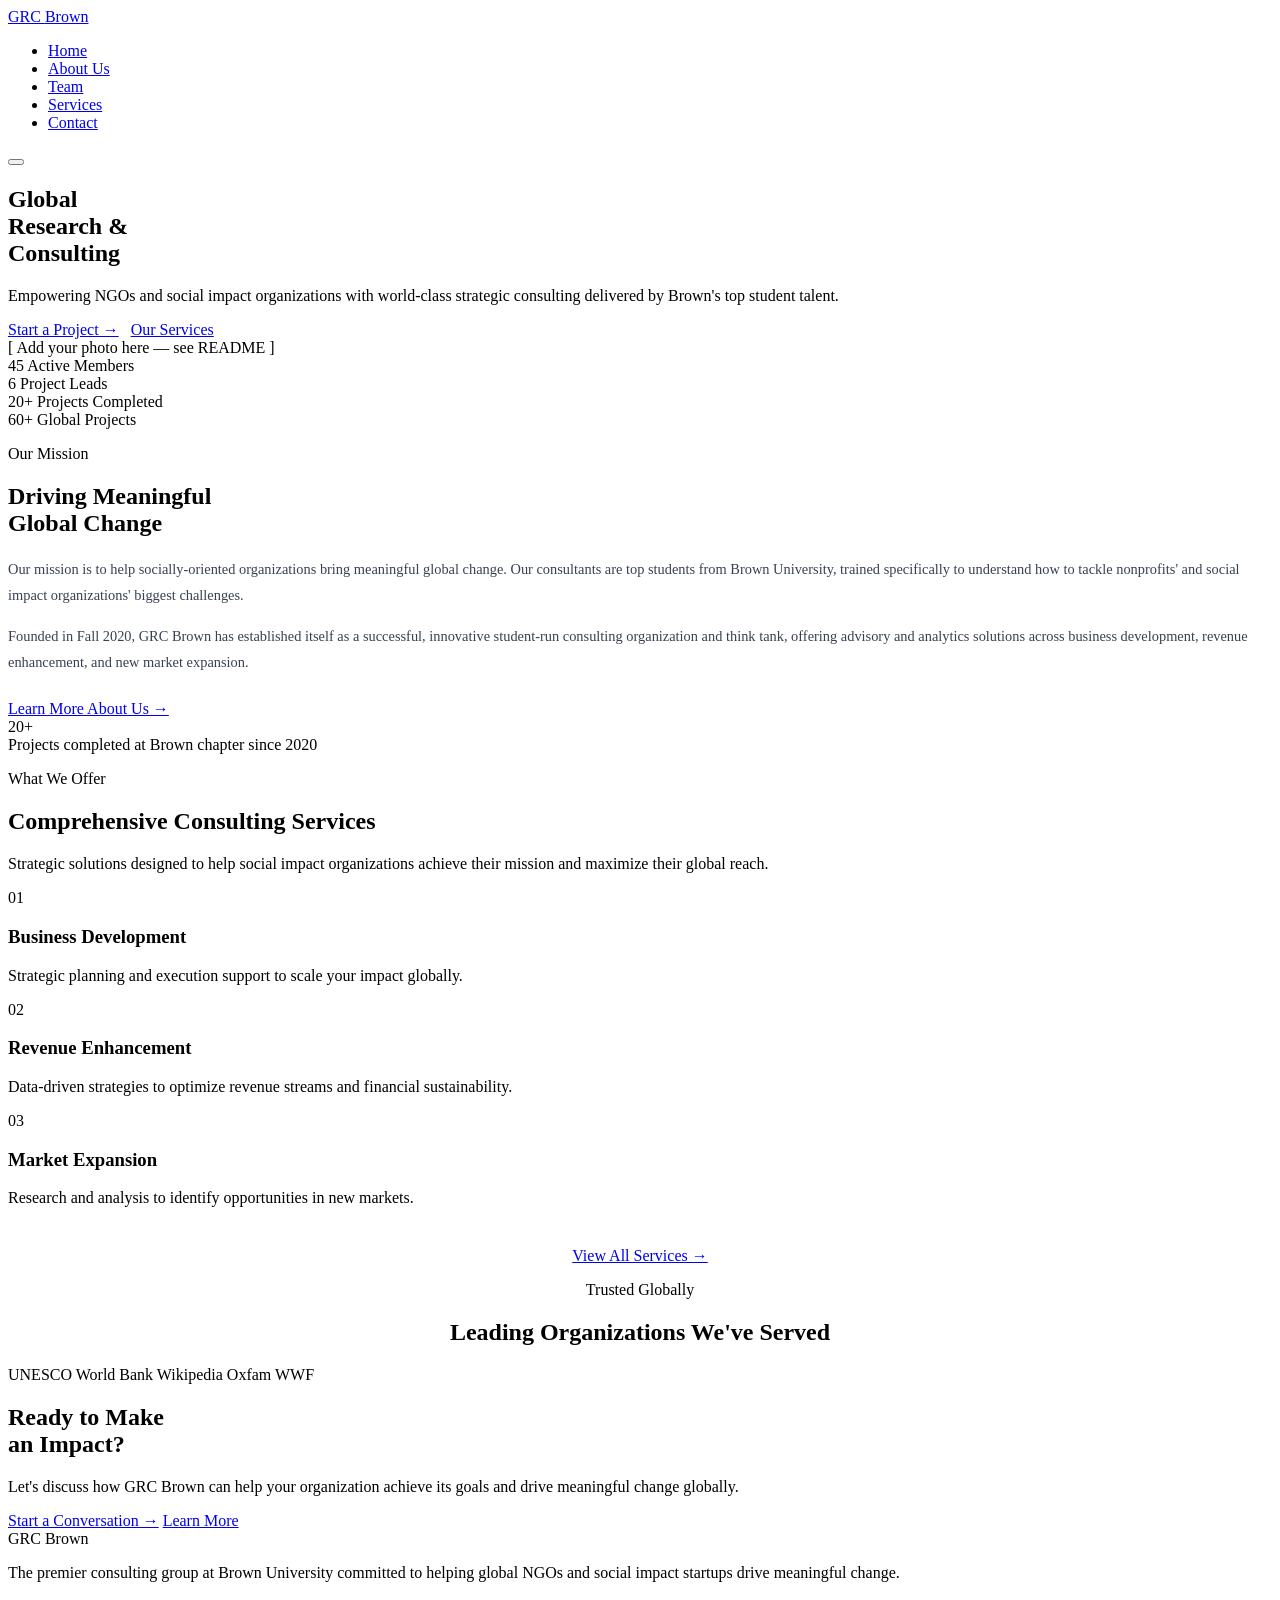
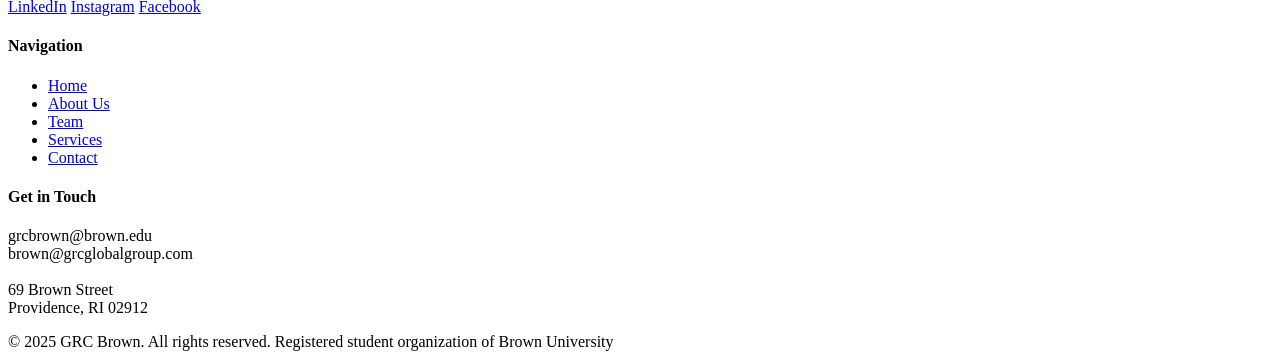
==== index.html @ 304be212 "Add files via upload" ====
<!DOCTYPE html>
<html lang="en">
<head>
  <meta charset="UTF-8" />
  <meta name="viewport" content="width=device-width, initial-scale=1.0" />
  <title>GRC Brown | Global Research & Consulting</title>
  <link rel="stylesheet" href="css/style.css" />
</head>
<body>

  <!-- NAVBAR -->
  <nav>
    <a href="index.html" class="nav-logo">GRC <span>Brown</span></a>
    <ul class="nav-links">
      <li><a href="index.html" class="active">Home</a></li>
      <li><a href="about.html">About Us</a></li>
      <li><a href="team.html">Team</a></li>
      <li><a href="services.html">Services</a></li>
      <li><a href="contact.html">Contact</a></li>
    </ul>
    <button class="nav-hamburger" aria-label="Menu">
      <span></span><span></span><span></span>
    </button>
  </nav>

  <!-- HERO -->
  <section class="hero">
    <div class="hero-content">
      <h1>Global<br>Research &amp;<br><span>Consulting</span></h1>
      <p>Empowering NGOs and social impact organizations with world-class strategic consulting delivered by Brown's top student talent.</p>
      <div style="display:flex;gap:12px;flex-wrap:wrap;">
        <a href="contact.html" class="btn btn-primary">Start a Project →</a>
        <a href="services.html" class="btn btn-outline">Our Services</a>
      </div>
    </div>
    <div class="hero-image">
      <div class="hero-image-placeholder">[ Add your photo here — see README ]</div>
    </div>
  </section>

  <!-- STATS BAR -->
  <div class="stats-bar">
    <div class="stat-item">
      <span class="number">45</span>
      <span class="label">Active Members</span>
    </div>
    <div class="stat-item">
      <span class="number">6</span>
      <span class="label">Project Leads</span>
    </div>
    <div class="stat-item">
      <span class="number">20+</span>
      <span class="label">Projects Completed</span>
    </div>
    <div class="stat-item">
      <span class="number">60+</span>
      <span class="label">Global Projects</span>
    </div>
  </div>

  <!-- MISSION -->
  <section>
    <div class="mission-section">
      <div class="mission-content">
        <p class="section-label">Our Mission</p>
        <h2 class="section-title">Driving Meaningful<br>Global Change</h2>
        <p style="font-size:0.9rem;color:#374151;line-height:1.8;margin-bottom:1rem;">
          Our mission is to help socially-oriented organizations bring meaningful global change. Our consultants are top students from Brown University, trained specifically to understand how to tackle nonprofits' and social impact organizations' biggest challenges.
        </p>
        <p style="font-size:0.9rem;color:#374151;line-height:1.8;margin-bottom:1.5rem;">
          Founded in Fall 2020, GRC Brown has established itself as a successful, innovative student-run consulting organization and think tank, offering advisory and analytics solutions across business development, revenue enhancement, and new market expansion.
        </p>
        <a href="about.html" class="learn-more">Learn More About Us →</a>
      </div>
      <div class="mission-image" style="position:relative;">
        <div class="mission-image-placeholder"></div>
        <div class="mission-badge">
          <div class="big">20+</div>
          <div class="small">Projects completed at Brown chapter since 2020</div>
        </div>
      </div>
    </div>
  </section>

  <!-- SERVICES PREVIEW -->
  <section style="background:var(--bg-light);">
    <div class="section-header centered">
      <p class="section-label">What We Offer</p>
      <h2 class="section-title">Comprehensive Consulting Services</h2>
      <p class="section-subtitle">Strategic solutions designed to help social impact organizations achieve their mission and maximize their global reach.</p>
    </div>
    <div class="services-grid">
      <div class="service-card">
        <div class="icon">01</div>
        <h3>Business Development</h3>
        <p>Strategic planning and execution support to scale your impact globally.</p>
      </div>
      <div class="service-card">
        <div class="icon">02</div>
        <h3>Revenue Enhancement</h3>
        <p>Data-driven strategies to optimize revenue streams and financial sustainability.</p>
      </div>
      <div class="service-card">
        <div class="icon">03</div>
        <h3>Market Expansion</h3>
        <p>Research and analysis to identify opportunities in new markets.</p>
      </div>
    </div>
    <div style="text-align:center;margin-top:2.5rem;">
      <a href="services.html" class="btn btn-outline">View All Services →</a>
    </div>
  </section>

  <!-- CLIENTS -->
  <section class="clients-section">
    <p class="section-label" style="text-align:center;">Trusted Globally</p>
    <h2 class="section-title" style="text-align:center;">Leading Organizations We've Served</h2>
    <div class="clients-list">
      <span class="client-name">UNESCO</span>
      <span class="client-name">World Bank</span>
      <span class="client-name">Wikipedia</span>
      <span class="client-name">Oxfam</span>
      <span class="client-name">WWF</span>
    </div>
  </section>

  <!-- CTA -->
  <section class="cta-section">
    <h2>Ready to Make<br>an Impact?</h2>
    <p>Let's discuss how GRC Brown can help your organization achieve its goals and drive meaningful change globally.</p>
    <div class="cta-buttons">
      <a href="contact.html" class="btn btn-primary">Start a Conversation →</a>
      <a href="about.html" class="btn btn-outline-white">Learn More</a>
    </div>
  </section>

  <!-- FOOTER -->
  <footer>
    <div class="footer-grid">
      <div class="footer-brand">
        <div class="logo">GRC <span>Brown</span></div>
        <p>The premier consulting group at Brown University committed to helping global NGOs and social impact startups drive meaningful change.</p>
        <div class="footer-socials">
          <a href="#">LinkedIn</a>
          <a href="#">Instagram</a>
          <a href="#">Facebook</a>
        </div>
      </div>
      <div class="footer-col">
        <h4>Navigation</h4>
        <ul>
          <li><a href="index.html">Home</a></li>
          <li><a href="about.html">About Us</a></li>
          <li><a href="team.html">Team</a></li>
          <li><a href="services.html">Services</a></li>
          <li><a href="contact.html">Contact</a></li>
        </ul>
      </div>
      <div class="footer-col">
        <h4>Get in Touch</h4>
        <p>
          grcbrown@brown.edu<br>
          brown@grcglobalgroup.com<br><br>
          69 Brown Street<br>
          Providence, RI 02912
        </p>
      </div>
    </div>
    <div class="footer-bottom">
      <span>© 2025 GRC Brown. All rights reserved.</span>
      <span>Registered student organization of Brown University</span>
    </div>
  </footer>

  <script src="js/main.js"></script>
</body>
</html>
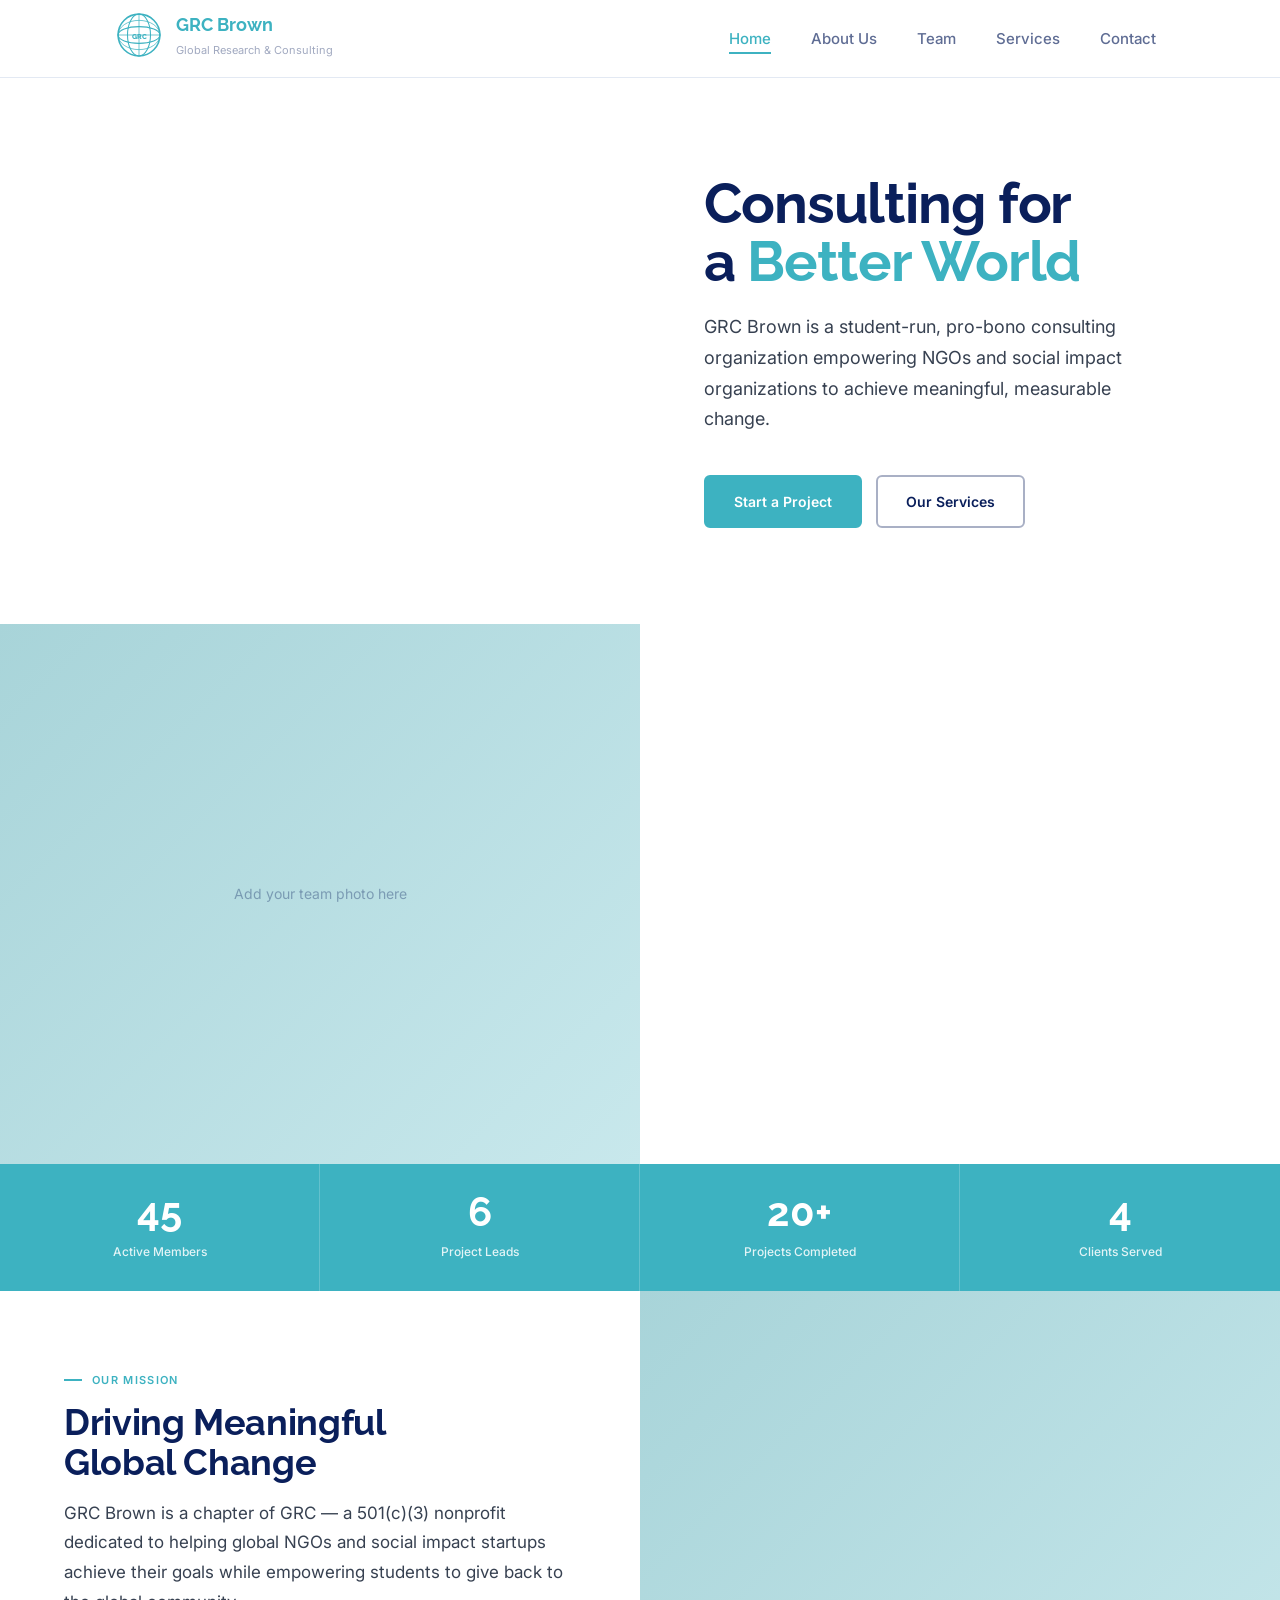
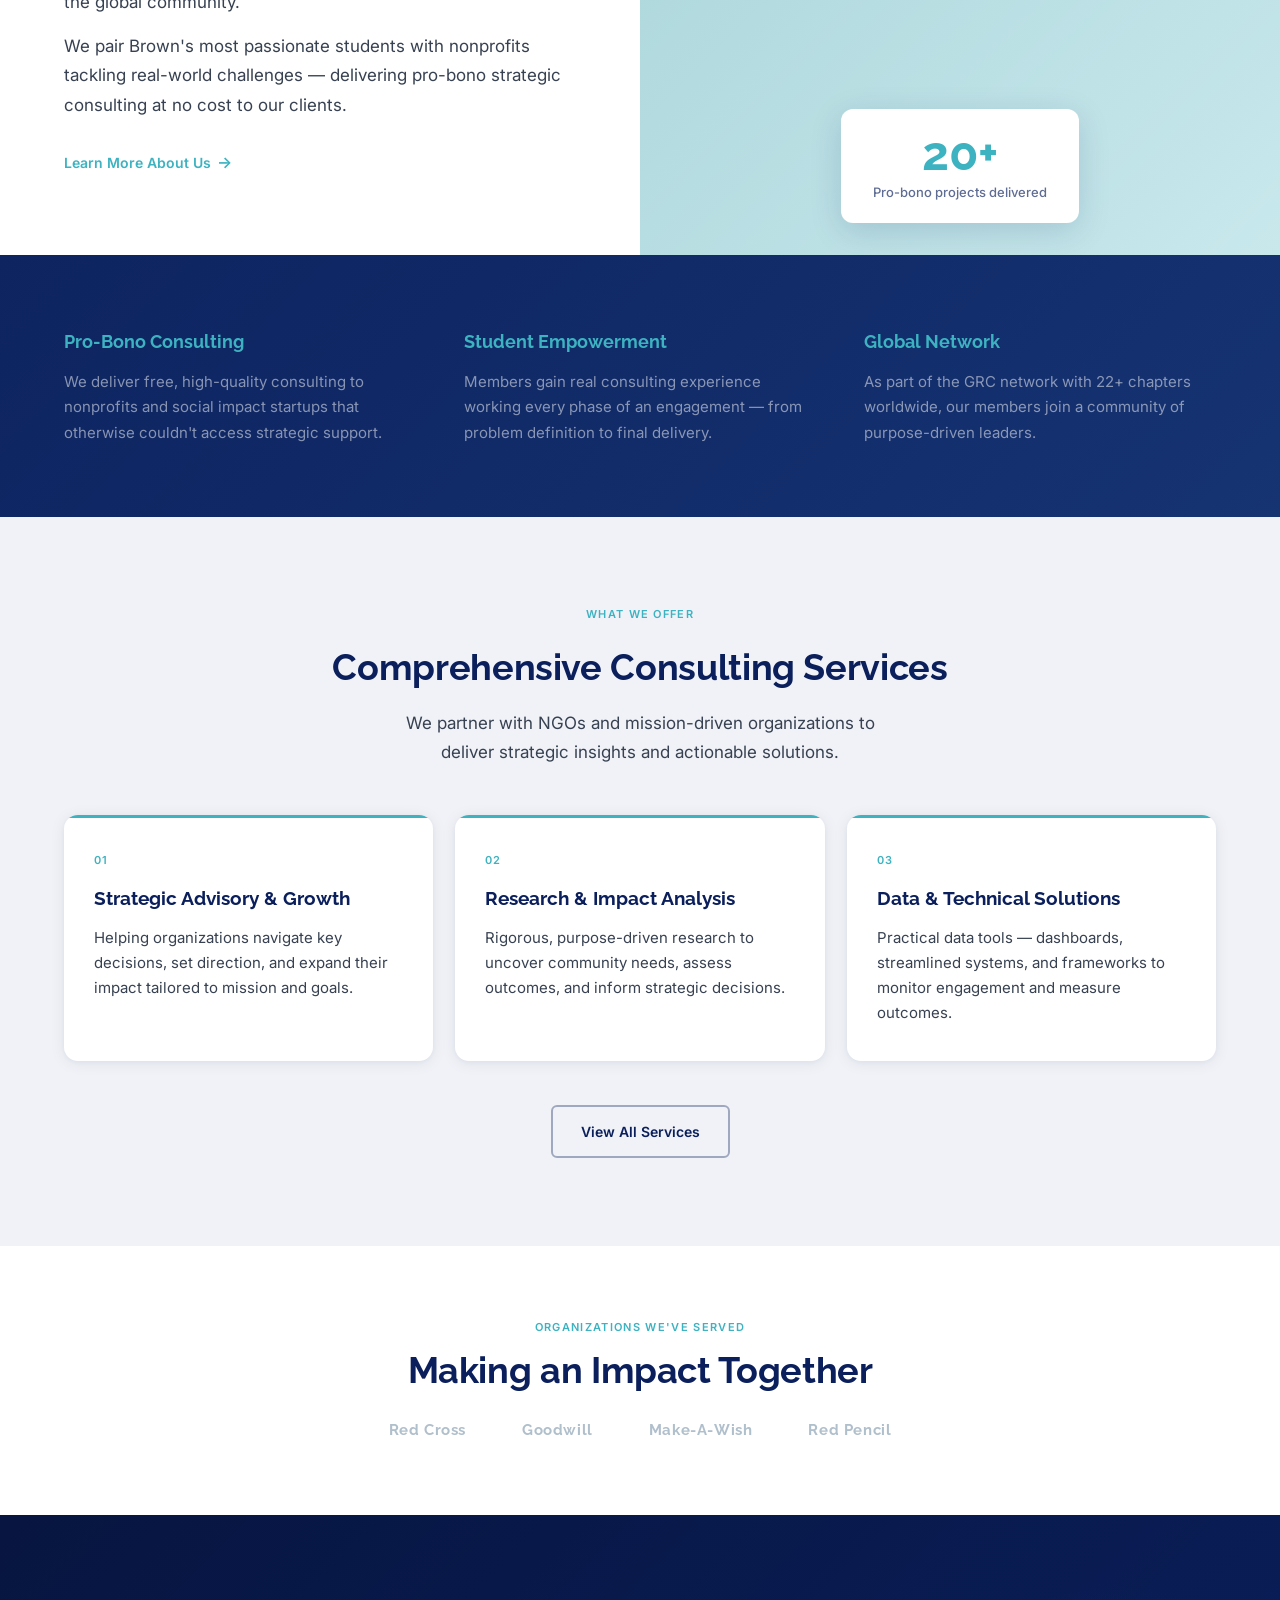
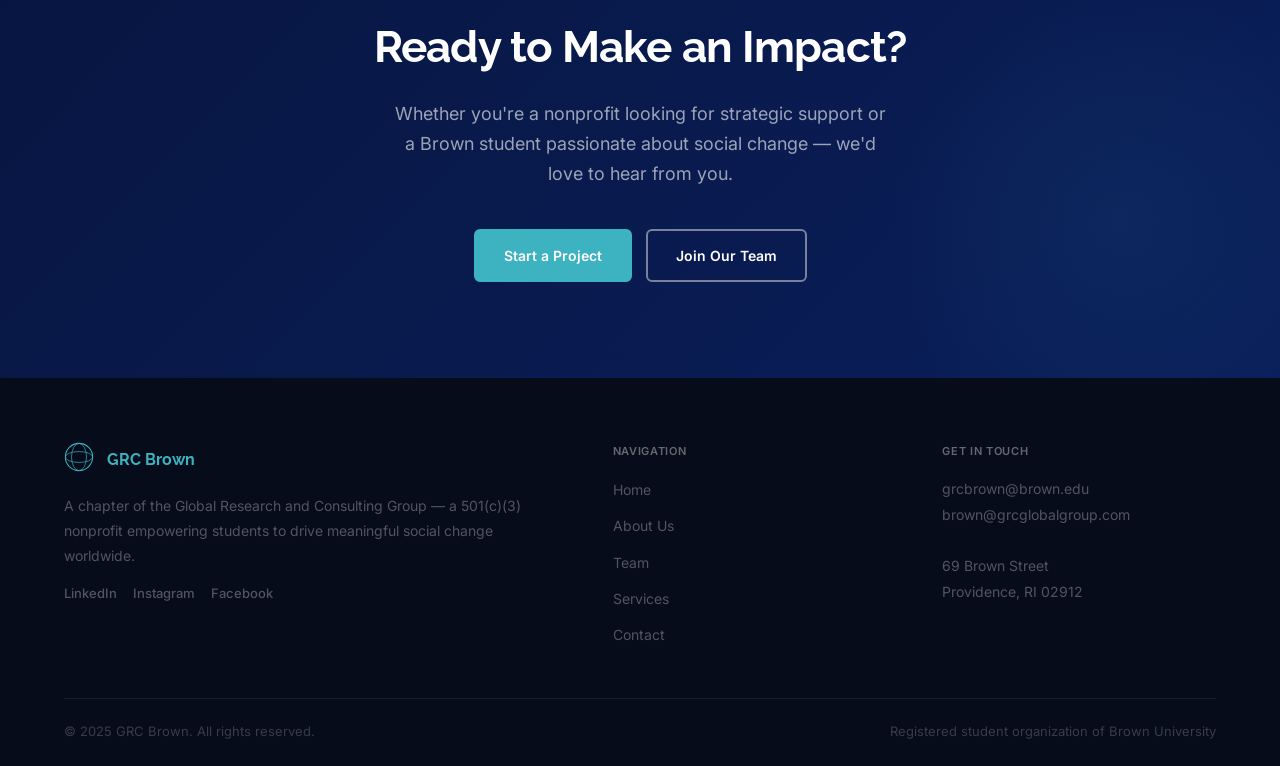
==== commit b58dd4b9: "Add files via upload" ====
--- a/index.html
+++ b/index.html
@@ -1,177 +1,128 @@
 <!DOCTYPE html>
 <html lang="en">
 <head>
-  <meta charset="UTF-8" />
-  <meta name="viewport" content="width=device-width, initial-scale=1.0" />
+  <meta charset="UTF-8"/><meta name="viewport" content="width=device-width, initial-scale=1.0"/>
   <title>GRC Brown | Global Research & Consulting</title>
-  <link rel="stylesheet" href="css/style.css" />
+  <link rel="stylesheet" href="css/style.css"/>
 </head>
 <body>
+<nav><div class="nav-inner">
+  <a href="index.html" class="nav-logo"><span class="nav-logo-svg"></span><div class="nav-logo-text"><strong>GRC Brown</strong><span>Global Research &amp; Consulting</span></div></a>
+  <ul class="nav-links">
+    <li><a href="index.html" class="active">Home</a></li>
+    <li><a href="about.html">About Us</a></li>
+    <li><a href="team.html">Team</a></li>
+    <li><a href="services.html">Services</a></li>
+    <li><a href="contact.html">Contact</a></li>
+  </ul>
+  <button class="nav-hamburger"><span></span><span></span><span></span></button>
+</div></nav>
 
-  <!-- NAVBAR -->
-  <nav>
-    <a href="index.html" class="nav-logo">GRC <span>Brown</span></a>
-    <ul class="nav-links">
-      <li><a href="index.html" class="active">Home</a></li>
-      <li><a href="about.html">About Us</a></li>
-      <li><a href="team.html">Team</a></li>
-      <li><a href="services.html">Services</a></li>
-      <li><a href="contact.html">Contact</a></li>
-    </ul>
-    <button class="nav-hamburger" aria-label="Menu">
-      <span></span><span></span><span></span>
-    </button>
-  </nav>
-
-  <!-- HERO -->
-  <section class="hero">
-    <div class="hero-content">
-      <h1>Global<br>Research &amp;<br><span>Consulting</span></h1>
-      <p>Empowering NGOs and social impact organizations with world-class strategic consulting delivered by Brown's top student talent.</p>
-      <div style="display:flex;gap:12px;flex-wrap:wrap;">
-        <a href="contact.html" class="btn btn-primary">Start a Project →</a>
-        <a href="services.html" class="btn btn-outline">Our Services</a>
-      </div>
-    </div>
-    <div class="hero-image">
-      <div class="hero-image-placeholder">[ Add your photo here — see README ]</div>
-    </div>
-  </section>
-
-  <!-- STATS BAR -->
-  <div class="stats-bar">
-    <div class="stat-item">
-      <span class="number">45</span>
-      <span class="label">Active Members</span>
-    </div>
-    <div class="stat-item">
-      <span class="number">6</span>
-      <span class="label">Project Leads</span>
-    </div>
-    <div class="stat-item">
-      <span class="number">20+</span>
-      <span class="label">Projects Completed</span>
-    </div>
-    <div class="stat-item">
-      <span class="number">60+</span>
-      <span class="label">Global Projects</span>
+<!-- HERO — light background -->
+<section class="hero">
+  <div class="hero-orb"></div>
+  <div class="hero-left">
+    <h1>Consulting for<br>a <span>Better World</span></h1>
+    <p>GRC Brown is a student-run, pro-bono consulting organization empowering NGOs and social impact organizations to achieve meaningful, measurable change.</p>
+    <div class="btn-row">
+      <a href="contact.html" class="btn btn-teal">Start a Project</a>
+      <a href="services.html" class="btn btn-ghost-dark">Our Services</a>
     </div>
   </div>
+  <div class="hero-right">
+    <div class="hero-img-box">
+      <!-- Replace with: <img src="images/hero.jpg" alt="GRC Brown team"/> -->
+      Add your team photo here
+    </div>
+  </div>
+</section>
 
-  <!-- MISSION -->
-  <section>
-    <div class="mission-section">
-      <div class="mission-content">
-        <p class="section-label">Our Mission</p>
-        <h2 class="section-title">Driving Meaningful<br>Global Change</h2>
-        <p style="font-size:0.9rem;color:#374151;line-height:1.8;margin-bottom:1rem;">
-          Our mission is to help socially-oriented organizations bring meaningful global change. Our consultants are top students from Brown University, trained specifically to understand how to tackle nonprofits' and social impact organizations' biggest challenges.
-        </p>
-        <p style="font-size:0.9rem;color:#374151;line-height:1.8;margin-bottom:1.5rem;">
-          Founded in Fall 2020, GRC Brown has established itself as a successful, innovative student-run consulting organization and think tank, offering advisory and analytics solutions across business development, revenue enhancement, and new market expansion.
-        </p>
-        <a href="about.html" class="learn-more">Learn More About Us →</a>
-      </div>
-      <div class="mission-image" style="position:relative;">
-        <div class="mission-image-placeholder"></div>
-        <div class="mission-badge">
-          <div class="big">20+</div>
-          <div class="small">Projects completed at Brown chapter since 2020</div>
-        </div>
-      </div>
+<!-- STATS -->
+<div class="stats-bar">
+  <div class="stat"><span class="stat-n">45</span><span class="stat-l">Active Members</span></div>
+  <div class="stat"><span class="stat-n">6</span><span class="stat-l">Project Leads</span></div>
+  <div class="stat"><span class="stat-n">20+</span><span class="stat-l">Projects Completed</span></div>
+  <div class="stat"><span class="stat-n">4</span><span class="stat-l">Clients Served</span></div>
+</div>
+
+<!-- MISSION -->
+<section class="mission-section">
+  <div class="mission-left">
+    <div class="eyebrow"><span>Our Mission</span></div>
+    <h2 class="section-title">Driving Meaningful<br>Global Change</h2>
+    <p>GRC Brown is a chapter of GRC — a 501(c)(3) nonprofit dedicated to helping global NGOs and social impact startups achieve their goals while empowering students to give back to the global community.</p>
+    <p>We pair Brown's most passionate students with nonprofits tackling real-world challenges — delivering pro-bono strategic consulting at no cost to our clients.</p>
+    <a href="about.html" class="learn-link">Learn More About Us</a>
+  </div>
+  <div class="mission-right">
+    <!-- Replace with: <img src="images/mission.jpg" alt="GRC team"/> -->
+    <div class="mission-badge">
+      <span class="bn">20+</span>
+      <span class="bt">Pro-bono projects delivered</span>
     </div>
-  </section>
+  </div>
+</section>
 
-  <!-- SERVICES PREVIEW -->
-  <section style="background:var(--bg-light);">
-    <div class="section-header centered">
-      <p class="section-label">What We Offer</p>
-      <h2 class="section-title">Comprehensive Consulting Services</h2>
-      <p class="section-subtitle">Strategic solutions designed to help social impact organizations achieve their mission and maximize their global reach.</p>
+<!-- WHAT WE DO -->
+<div class="wwd-strip">
+  <div class="wwd-inner">
+    <div class="wwd-item"><h3>Pro-Bono Consulting</h3><p>We deliver free, high-quality consulting to nonprofits and social impact startups that otherwise couldn't access strategic support.</p></div>
+    <div class="wwd-item"><h3>Student Empowerment</h3><p>Members gain real consulting experience working every phase of an engagement — from problem definition to final delivery.</p></div>
+    <div class="wwd-item"><h3>Global Network</h3><p>As part of the GRC network with 22+ chapters worldwide, our members join a community of purpose-driven leaders.</p></div>
+  </div>
+</div>
+
+<!-- SERVICES — shadow cards -->
+<section class="services-section">
+  <div class="services-inner">
+    <div class="services-header">
+      <div class="eyebrow center"><span>What We Offer</span></div>
+      <h2>Comprehensive Consulting Services</h2>
+      <p>We partner with NGOs and mission-driven organizations to deliver strategic insights and actionable solutions.</p>
     </div>
-    <div class="services-grid">
-      <div class="service-card">
-        <div class="icon">01</div>
-        <h3>Business Development</h3>
-        <p>Strategic planning and execution support to scale your impact globally.</p>
-      </div>
-      <div class="service-card">
-        <div class="icon">02</div>
-        <h3>Revenue Enhancement</h3>
-        <p>Data-driven strategies to optimize revenue streams and financial sustainability.</p>
-      </div>
-      <div class="service-card">
-        <div class="icon">03</div>
-        <h3>Market Expansion</h3>
-        <p>Research and analysis to identify opportunities in new markets.</p>
-      </div>
+    <div class="svc-grid">
+      <div class="svc-card"><div class="svc-num">01</div><h3>Strategic Advisory &amp; Growth</h3><p>Helping organizations navigate key decisions, set direction, and expand their impact tailored to mission and goals.</p></div>
+      <div class="svc-card"><div class="svc-num">02</div><h3>Research &amp; Impact Analysis</h3><p>Rigorous, purpose-driven research to uncover community needs, assess outcomes, and inform strategic decisions.</p></div>
+      <div class="svc-card"><div class="svc-num">03</div><h3>Data &amp; Technical Solutions</h3><p>Practical data tools — dashboards, streamlined systems, and frameworks to monitor engagement and measure outcomes.</p></div>
     </div>
-    <div style="text-align:center;margin-top:2.5rem;">
-      <a href="services.html" class="btn btn-outline">View All Services →</a>
+    <div class="btn-row centered" style="margin-top:44px;">
+      <a href="services.html" class="btn btn-ghost-dark">View All Services</a>
     </div>
-  </section>
+  </div>
+</section>
 
-  <!-- CLIENTS -->
-  <section class="clients-section">
-    <p class="section-label" style="text-align:center;">Trusted Globally</p>
-    <h2 class="section-title" style="text-align:center;">Leading Organizations We've Served</h2>
-    <div class="clients-list">
-      <span class="client-name">UNESCO</span>
-      <span class="client-name">World Bank</span>
-      <span class="client-name">Wikipedia</span>
-      <span class="client-name">Oxfam</span>
-      <span class="client-name">WWF</span>
+<!-- CLIENTS -->
+<section class="clients-section">
+  <div class="clients-inner">
+    <div class="eyebrow center"><span>Organizations We've Served</span></div>
+    <h2 class="section-title centered" style="margin-top:10px;">Making an Impact Together</h2>
+    <div class="clients-row">
+      <span class="client-name">Red Cross</span>
+      <span class="client-name">Goodwill</span>
+      <span class="client-name">Make-A-Wish</span>
+      <span class="client-name">Red Pencil</span>
     </div>
-  </section>
+  </div>
+</section>
 
-  <!-- CTA -->
-  <section class="cta-section">
-    <h2>Ready to Make<br>an Impact?</h2>
-    <p>Let's discuss how GRC Brown can help your organization achieve its goals and drive meaningful change globally.</p>
-    <div class="cta-buttons">
-      <a href="contact.html" class="btn btn-primary">Start a Conversation →</a>
-      <a href="about.html" class="btn btn-outline-white">Learn More</a>
+<!-- CTA -->
+<section class="cta-section">
+  <div class="cta-orb"></div>
+  <div class="cta-inner">
+    <h2>Ready to Make an Impact?</h2>
+    <p>Whether you're a nonprofit looking for strategic support or a Brown student passionate about social change — we'd love to hear from you.</p>
+    <div class="btn-row centered">
+      <a href="contact.html" class="btn btn-teal">Start a Project</a>
+      <a href="contact.html" class="btn btn-outline-white">Join Our Team</a>
     </div>
-  </section>
+  </div>
+</section>
 
-  <!-- FOOTER -->
-  <footer>
-    <div class="footer-grid">
-      <div class="footer-brand">
-        <div class="logo">GRC <span>Brown</span></div>
-        <p>The premier consulting group at Brown University committed to helping global NGOs and social impact startups drive meaningful change.</p>
-        <div class="footer-socials">
-          <a href="#">LinkedIn</a>
-          <a href="#">Instagram</a>
-          <a href="#">Facebook</a>
-        </div>
-      </div>
-      <div class="footer-col">
-        <h4>Navigation</h4>
-        <ul>
-          <li><a href="index.html">Home</a></li>
-          <li><a href="about.html">About Us</a></li>
-          <li><a href="team.html">Team</a></li>
-          <li><a href="services.html">Services</a></li>
-          <li><a href="contact.html">Contact</a></li>
-        </ul>
-      </div>
-      <div class="footer-col">
-        <h4>Get in Touch</h4>
-        <p>
-          grcbrown@brown.edu<br>
-          brown@grcglobalgroup.com<br><br>
-          69 Brown Street<br>
-          Providence, RI 02912
-        </p>
-      </div>
-    </div>
-    <div class="footer-bottom">
-      <span>© 2025 GRC Brown. All rights reserved.</span>
-      <span>Registered student organization of Brown University</span>
-    </div>
-  </footer>
-
-  <script src="js/main.js"></script>
+<footer><div class="footer-inner"><div class="footer-grid">
+  <div class="footer-brand"><div style="display:flex;align-items:center;gap:13px;"><span class="footer-logo-svg"></span><span style="font-family:Raleway,sans-serif;font-size:16px;font-weight:700;color:#3DB2C1;">GRC Brown</span></div><p>A chapter of the Global Research and Consulting Group — a 501(c)(3) nonprofit empowering students to drive meaningful social change worldwide.</p><div class="footer-socials"><a href="#">LinkedIn</a><a href="#">Instagram</a><a href="#">Facebook</a></div></div>
+  <div class="footer-col"><h4>Navigation</h4><ul><li><a href="index.html">Home</a></li><li><a href="about.html">About Us</a></li><li><a href="team.html">Team</a></li><li><a href="services.html">Services</a></li><li><a href="contact.html">Contact</a></li></ul></div>
+  <div class="footer-col"><h4>Get in Touch</h4><p>grcbrown@brown.edu<br>brown@grcglobalgroup.com<br><br>69 Brown Street<br>Providence, RI 02912</p></div>
+</div><div class="footer-bottom"><span>© 2025 GRC Brown. All rights reserved.</span><span>Registered student organization of Brown University</span></div></div></footer>
+<script src="js/main.js"></script>
 </body>
 </html>
--- a/css/style.css
+++ b/css/style.css
@@ -0,0 +1,418 @@
+/*
+  grc brown — styles
+  
+  to change colors? edit the stuff in :root below
+  fonts: raleway for headings, inter for body (both from google fonts)
+*/
+
+@import url('https://fonts.googleapis.com/css2?family=Raleway:wght@600;700;800&family=Inter:wght@300;400;500;600&display=swap');
+
+:root {
+  --teal: #3DB2C1;       /* main accent color */
+  --navy: #0A1F5B;       /* dark blue */
+  --navy-dark: #060c1a;  /* footer */
+  --bg-gray: #f0f2f7;    /* light page background */
+  --text: #374151;
+  --text-light: #6b7280;
+  --border: #d1d9e6;
+  --max-width: 1160px;
+  --padding: 64px;       /* side padding on all sections */
+}
+
+* { box-sizing: border-box; margin: 0; padding: 0; }
+html { scroll-behavior: smooth; }
+
+body {
+  font-family: 'Inter', sans-serif;
+  font-size: 16px;
+  color: var(--navy);
+  background: var(--bg-gray);
+  line-height: 1.65;
+}
+
+
+/* nav */
+
+nav {
+  position: sticky;
+  top: 0;
+  z-index: 100;
+  background: rgba(255, 255, 255, 0.95);
+  backdrop-filter: blur(16px);
+  border-bottom: 1px solid rgba(220, 228, 240, 0.8);
+  height: 78px;
+}
+
+.nav-inner {
+  max-width: var(--max-width);
+  margin: 0 auto;
+  padding: 0 var(--padding);
+  height: 100%;
+  display: flex;
+  align-items: center;
+  justify-content: space-between;
+}
+
+.nav-logo { display: flex; align-items: center; gap: 14px; text-decoration: none; margin-left: -8px; }
+.nav-logo svg { width: 46px; height: 46px; flex-shrink: 0; }
+.nav-logo-text strong { font-family: 'Raleway', sans-serif; font-size: 18px; font-weight: 700; color: var(--teal); display: block; line-height: 1.1; }
+.nav-logo-text span { font-size: 11px; color: var(--navy); opacity: 0.38; }
+
+.nav-links { display: flex; gap: 40px; list-style: none; }
+.nav-links a { font-family: 'Inter', sans-serif; font-size: 15px; font-weight: 500; color: var(--navy); text-decoration: none; opacity: 0.65; padding-bottom: 4px; border-bottom: 2px solid transparent; transition: opacity 0.2s, color 0.2s, border-color 0.2s; }
+.nav-links a:hover { opacity: 1; color: var(--teal); }
+.nav-links a.active { color: var(--teal); opacity: 1; border-bottom-color: var(--teal); } /* marks the active/current page */
+
+.nav-hamburger { display: none; flex-direction: column; gap: 5px; background: none; border: none; cursor: pointer; }
+.nav-hamburger span { display: block; width: 24px; height: 2px; background: var(--navy); border-radius: 2px; }
+
+
+/* buttons
+   usage: <a href="page.html" class="btn btn-teal">text here</a>
+   options: btn-teal, btn-ghost-dark, btn-ghost-white, btn-outline-white
+*/
+
+.btn { display: inline-flex; align-items: center; gap: 8px; padding: 13px 28px; border-radius: 6px; font-family: 'Inter', sans-serif; font-size: 14px; font-weight: 600; text-decoration: none; cursor: pointer; border: 2px solid transparent; transition: all 0.18s; }
+.btn-teal { background: var(--teal); color: #fff; border-color: var(--teal); }
+.btn-teal:hover { background: #2d9fad; border-color: #2d9fad; }
+.btn-ghost-dark { background: transparent; color: var(--navy); border-color: rgba(10, 31, 91, 0.35); }
+.btn-ghost-dark:hover { background: var(--navy); color: #fff; border-color: var(--navy); }
+.btn-ghost-white { background: transparent; color: #fff; border-color: rgba(255, 255, 255, 0.45); }
+.btn-ghost-white:hover { background: rgba(255, 255, 255, 0.1); }
+.btn-outline-white { background: transparent; color: #fff; border-color: rgba(255, 255, 255, 0.45); }
+.btn-outline-white:hover { background: rgba(255, 255, 255, 0.1); }
+.btn-row { display: flex; gap: 14px; flex-wrap: wrap; }
+.btn-row.centered { justify-content: center; }
+
+
+/* stuff used on multiple pages */
+
+.inner { max-width: var(--max-width); margin: 0 auto; padding: 0 var(--padding); }
+
+/* small caps label above headings, e.g. "OUR MISSION" */
+.eyebrow { display: flex; align-items: center; gap: 10px; margin-bottom: 14px; }
+.eyebrow:before { content: ''; display: block; width: 18px; height: 2px; background: var(--teal); flex-shrink: 0; }
+.eyebrow span { font-family: 'Inter', sans-serif; font-size: 11px; font-weight: 600; color: var(--teal); letter-spacing: 0.12em; text-transform: uppercase; }
+.eyebrow.center { justify-content: center; }
+.eyebrow.center:before { display: none; }
+.eyebrow.light span { color: rgba(61, 178, 193, 0.9); }  /* use on dark backgrounds */
+.eyebrow.light:before { background: rgba(61, 178, 193, 0.9); }
+
+.section-title { font-family: 'Raleway', sans-serif; font-size: 36px; font-weight: 700; color: var(--navy); line-height: 1.1; margin-bottom: 16px; letter-spacing: -0.01em; }
+.section-title.white { color: #fff; }
+.section-title.centered { text-align: center; }
+
+.section-sub { font-size: 17px; color: var(--text); line-height: 1.7; }
+.section-sub.white { color: rgba(255, 255, 255, 0.62); }
+.section-sub.centered { text-align: center; max-width: 560px; margin: 0 auto; }
+
+.learn-link { font-family: 'Inter', sans-serif; font-size: 14px; font-weight: 600; color: var(--teal); display: inline-flex; align-items: center; gap: 6px; margin-top: 14px; text-decoration: none; transition: gap 0.2s; }
+.learn-link:after { content: '→'; font-size: 16px; }
+.learn-link:hover { gap: 10px; }
+
+.bullet-list { list-style: none; margin-top: 20px; }
+.bullet-list li { font-size: 16px; color: var(--text); padding: 9px 0 9px 20px; position: relative; border-bottom: 1px solid #f0f4f8; }
+.bullet-list li:before { content: ''; position: absolute; left: 0; top: 18px; width: 7px; height: 7px; border-radius: 50%; background: var(--teal); }
+
+.section-pad { padding: 88px var(--padding); }
+.section-pad.light { background: var(--bg-gray); }
+.section-pad.white { background: #fff; }
+.section-pad .inner { max-width: var(--max-width); margin: 0 auto; }
+
+
+/* hero — home page
+   right side: add photo to images/ and replace the placeholder div
+   with: <img src="images/hero.jpg" alt="grc brown team"/>
+*/
+
+.hero { background: #fff; display: grid; grid-template-columns: 1fr 1fr; min-height: 540px; overflow: hidden; }
+
+.hero-left { padding: 96px 56px 96px var(--padding); display: flex; flex-direction: column; justify-content: center; }
+.hero-left h1 { font-family: 'Raleway', sans-serif; font-size: 56px; font-weight: 700; color: var(--navy); line-height: 1.04; margin-bottom: 22px; letter-spacing: -0.02em; }
+.hero-left h1 span { color: var(--teal); }
+.hero-left p { font-size: 18px; color: var(--text); line-height: 1.7; max-width: 420px; margin-bottom: 40px; }
+
+.hero-right { position: relative; overflow: hidden; min-height: 540px; background: linear-gradient(135deg, #a8d4d9, #c8e8ec); }
+.hero-img-box { width: 100%; height: 100%; position: absolute; inset: 0; background: linear-gradient(135deg, #a8d4d9, #c8e8ec); display: flex; align-items: center; justify-content: center; font-size: 14px; color: rgba(10, 31, 91, 0.35); font-family: 'Inter', sans-serif; }
+.hero-img-box img { width: 100%; height: 100%; object-fit: cover; display: block; position: absolute; inset: 0; }
+
+
+/* stats bar */
+
+.stats-bar { background: var(--teal); display: grid; grid-template-columns: repeat(4, 1fr); }
+.stat { padding: 28px 24px; text-align: center; border-right: 1px solid rgba(255, 255, 255, 0.2); }
+.stat:last-child { border-right: none; }
+.stat-n { font-family: 'Raleway', sans-serif; font-size: 40px; font-weight: 700; color: #fff; display: block; line-height: 1; margin-bottom: 5px; }
+.stat-l { font-family: 'Inter', sans-serif; font-size: 12px; font-weight: 500; color: rgba(255, 255, 255, 0.85); }
+
+
+/* mission section — text left, photo right
+   to add a photo, put an img inside .mission-right
+*/
+
+.mission-section { display: grid; grid-template-columns: 1fr 1fr; background: #fff; min-height: 480px; }
+.mission-left { padding: 80px 56px 80px var(--padding); display: flex; flex-direction: column; justify-content: center; }
+.mission-left p { font-size: 17px; color: var(--text); line-height: 1.75; margin-bottom: 14px; }
+.mission-right { position: relative; overflow: hidden; min-height: 480px; background: linear-gradient(135deg, #a8d4d9, #c8e8ec); }
+.mission-right img { width: 100%; height: 100%; object-fit: cover; display: block; position: absolute; inset: 0; }
+
+/* floating badge over the photo */
+.mission-badge { position: absolute; bottom: 32px; left: 50%; transform: translateX(-50%); background: #fff; padding: 20px 32px; border-radius: 12px; text-align: center; box-shadow: 0 8px 32px rgba(10, 31, 91, 0.15); min-width: 190px; white-space: nowrap; }
+.mission-badge .bn { font-family: 'Raleway', sans-serif; font-size: 48px; font-weight: 700; color: var(--teal); display: block; line-height: 1; }
+.mission-badge .bt { font-family: 'Inter', sans-serif; font-size: 13px; color: var(--navy); margin-top: 5px; display: block; font-weight: 500; opacity: 0.65; }
+
+
+/* "what we do" strip */
+
+.wwd-strip { background: linear-gradient(135deg, #0d2460 0%, #163372 100%); padding: 72px var(--padding); }
+.wwd-inner { max-width: var(--max-width); margin: 0 auto; display: grid; grid-template-columns: repeat(3, 1fr); gap: 48px; }
+.wwd-item h3 { font-family: 'Raleway', sans-serif; font-size: 18px; font-weight: 700; color: var(--teal); margin-bottom: 12px; }
+.wwd-item p { font-size: 15px; color: rgba(255, 255, 255, 0.5); line-height: 1.7; }
+
+
+/* service cards — these use card shadows
+   to to add a service, copy a .svc-card block in the html
+*/
+
+.services-section { background: var(--bg-gray); padding: 88px var(--padding); }
+.services-inner { max-width: var(--max-width); margin: 0 auto; }
+.services-header { text-align: center; margin-bottom: 48px; }
+.services-header h2 { font-family: 'Raleway', sans-serif; font-size: 36px; font-weight: 700; color: var(--navy); margin: 12px 0; letter-spacing: -0.01em; }
+.services-header p { font-size: 17px; color: var(--text); max-width: 520px; margin: 0 auto; line-height: 1.7; }
+
+.svc-grid { display: grid; grid-template-columns: repeat(3, 1fr); gap: 22px; }
+.svc-card { background: #fff; border-radius: 14px; padding: 36px 30px; position: relative; overflow: hidden; box-shadow: 0 2px 16px rgba(10, 31, 91, 0.07), 0 1px 4px rgba(10, 31, 91, 0.04); transition: transform 0.2s, box-shadow 0.2s; }
+.svc-card:before { content: ''; position: absolute; top: 0; left: 0; right: 0; height: 3px; background: var(--teal); }
+.svc-card:hover { transform: translateY(-4px); box-shadow: 0 10px 36px rgba(10, 31, 91, 0.12); }
+.svc-num { font-family: 'Inter', sans-serif; font-size: 11px; font-weight: 600; color: var(--teal); margin-bottom: 14px; letter-spacing: 0.1em; }
+.svc-card h3 { font-family: 'Raleway', sans-serif; font-size: 19px; font-weight: 700; color: var(--navy); margin-bottom: 12px; }
+.svc-card p { font-size: 15px; color: var(--text); line-height: 1.65; }
+.svc-card ul { list-style: none; margin-top: 14px; }
+.svc-card ul li { font-size: 14px; color: var(--text-light); padding: 5px 0 5px 16px; position: relative; }
+.svc-card ul li:before { content: ''; position: absolute; left: 0; top: 13px; width: 5px; height: 5px; border-radius: 50%; background: var(--teal); }
+
+
+/* clients row — to add more: <span class="client-name">Org Name</span> */
+
+.clients-section { background: #fff; padding: 72px var(--padding); text-align: center; }
+.clients-inner { max-width: var(--max-width); margin: 0 auto; }
+.clients-row { display: flex; justify-content: center; gap: 56px; flex-wrap: wrap; align-items: center; margin-top: 28px; }
+.client-name { font-family: 'Raleway', sans-serif; font-size: 15px; font-weight: 700; color: #b0bfcc; letter-spacing: 0.04em; }
+
+
+/* cta section */
+
+.cta-section { background: linear-gradient(135deg, #071540, var(--navy)); padding: 96px var(--padding); text-align: center; position: relative; overflow: hidden; }
+.cta-orb { position: absolute; right: -80px; bottom: -80px; width: 480px; height: 480px; background: radial-gradient(circle, rgba(61, 178, 193, 0.07) 0%, transparent 70%); border-radius: 50%; pointer-events: none; }
+.cta-inner { max-width: var(--max-width); margin: 0 auto; position: relative; z-index: 1; }
+.cta-section h2 { font-family: 'Raleway', sans-serif; font-size: 44px; font-weight: 700; color: #fff; margin-bottom: 16px; letter-spacing: -0.02em; }
+.cta-section p { font-size: 18px; color: rgba(255, 255, 255, 0.6); max-width: 500px; margin: 0 auto 40px; line-height: 1.65; }
+
+
+/* page hero — top of about/team/services/contact */
+
+.page-hero { background: linear-gradient(135deg, #071540 0%, var(--navy) 60%, #0e3070 100%); padding: 88px 0; position: relative; overflow: hidden; }
+.page-hero-orb { position: absolute; right: -80px; top: -80px; width: 480px; height: 480px; background: radial-gradient(circle, rgba(61, 178, 193, 0.08) 0%, transparent 70%); border-radius: 50%; pointer-events: none; }
+.page-hero h1 { font-family: 'Raleway', sans-serif; font-size: 50px; font-weight: 700; color: #fff; line-height: 1.06; margin-bottom: 18px; letter-spacing: -0.02em; }
+.page-hero h1 span { color: var(--teal); }
+.page-hero p { font-size: 18px; color: rgba(255, 255, 255, 0.62); max-width: 560px; line-height: 1.65; }
+
+
+/* two column layout — text left, photo right
+   add photo: add an img inside .two-col-right
+*/
+
+.two-col { display: grid; grid-template-columns: 1fr 1fr; min-height: 500px; }
+.two-col-left { padding: 80px 56px 80px var(--padding); background: #fff; display: flex; flex-direction: column; justify-content: center; }
+.two-col-left p { font-size: 17px; color: var(--text); line-height: 1.75; margin-bottom: 14px; }
+.two-col-right { position: relative; overflow: hidden; min-height: 500px; background: linear-gradient(135deg, #a8d4d9, #c8e8ec); }
+.two-col-right img { width: 100%; height: 100%; object-fit: cover; display: block; position: absolute; inset: 0; }
+
+
+/* values grid */
+
+.values-section { background: linear-gradient(135deg, #071540, var(--navy)); padding: 88px var(--padding); }
+.values-inner { max-width: var(--max-width); margin: 0 auto; }
+.values-grid { display: grid; grid-template-columns: repeat(4, 1fr); gap: 32px; margin-top: 48px; }
+.val-card .vnum { font-family: 'Raleway', sans-serif; font-size: 30px; font-weight: 700; color: rgba(61, 178, 193, 0.18); margin-bottom: 12px; }
+.val-card h3 { font-family: 'Raleway', sans-serif; font-size: 17px; font-weight: 700; color: #fff; margin-bottom: 10px; }
+.val-card p { font-size: 15px; color: rgba(255, 255, 255, 0.42); line-height: 1.7; }
+
+
+/* 3-col stats */
+
+.stats3 { background: linear-gradient(135deg, #071540, var(--navy)); display: grid; grid-template-columns: repeat(3, 1fr); }
+.stat3 { padding: 52px 24px; text-align: center; border-right: 1px solid rgba(255, 255, 255, 0.08); }
+.stat3:last-child { border-right: none; }
+.stat3-n { font-family: 'Raleway', sans-serif; font-size: 48px; font-weight: 700; color: var(--teal); display: block; line-height: 1; margin-bottom: 8px; }
+.stat3-l { font-family: 'Inter', sans-serif; font-size: 14px; font-weight: 500; color: rgba(255, 255, 255, 0.45); display: block; }
+.stat3-d { font-size: 13px; color: rgba(255, 255, 255, 0.28); margin-top: 5px; }
+
+
+/* team cards
+   add a new member: copy a .team-card block and change the initials/name/role
+   add a photo: put <img src="images/name.jpg"/> inside .team-avatar
+*/
+
+.team-section { padding: 88px var(--padding); background: #fff; }
+.team-inner { max-width: var(--max-width); margin: 0 auto; }
+.team-grid { display: grid; grid-template-columns: repeat(4, 1fr); gap: 28px; margin-top: 44px; }
+.team-card { text-align: center; }
+.team-avatar { width: 100%; aspect-ratio: 1; background: linear-gradient(135deg, var(--navy) 0%, #1a4a7a 60%, var(--teal) 100%); border-radius: 10px; display: flex; align-items: center; justify-content: center; font-family: 'Raleway', sans-serif; font-size: 20px; font-weight: 700; color: rgba(255, 255, 255, 0.7); margin-bottom: 14px; overflow: hidden; }
+.team-avatar img { width: 100%; height: 100%; object-fit: cover; border-radius: 10px; }
+.team-card h3 { font-family: 'Raleway', sans-serif; font-size: 15px; font-weight: 700; color: var(--navy); margin-bottom: 4px; }
+.team-card p { font-size: 13px; color: var(--text-light); }
+
+
+/* community stats */
+
+.community-section { background: var(--bg-gray); padding: 80px var(--padding); text-align: center; }
+.community-inner { max-width: var(--max-width); margin: 0 auto; }
+.comm-grid { display: grid; grid-template-columns: repeat(3, 1fr); gap: 32px; max-width: 760px; margin: 40px auto 0; }
+.comm-stat .cn { font-family: 'Raleway', sans-serif; font-size: 48px; font-weight: 700; color: var(--teal); display: block; line-height: 1; }
+.comm-stat .cl { font-family: 'Raleway', sans-serif; font-size: 16px; font-weight: 700; color: var(--navy); margin: 8px 0 5px; display: block; }
+.comm-stat .cd { font-size: 14px; color: var(--text-light); }
+
+
+/* culture / quote section */
+
+.culture-section { padding: 88px var(--padding); background: #fff; }
+.culture-inner { max-width: var(--max-width); margin: 0 auto; }
+.culture-grid { display: grid; grid-template-columns: 1fr 1fr; gap: 60px; align-items: start; margin-top: 44px; }
+.testimonial { background: #f7f9fb; border-left: 3px solid var(--teal); border-radius: 0 12px 12px 0; padding: 36px 32px; box-shadow: 0 2px 16px rgba(10, 31, 91, 0.07); }
+.testimonial blockquote { font-size: 17px; font-style: italic; color: var(--text); line-height: 1.75; margin-bottom: 22px; }
+.t-author { display: flex; align-items: center; gap: 14px; }
+.t-avatar { width: 44px; height: 44px; background: var(--navy); border-radius: 50%; display: flex; align-items: center; justify-content: center; font-family: 'Raleway', sans-serif; font-size: 14px; font-weight: 700; color: var(--teal); flex-shrink: 0; }
+
+
+/* process steps */
+
+.process-section { background: linear-gradient(135deg, #071540, var(--navy)); padding: 88px var(--padding); }
+.process-inner { max-width: var(--max-width); margin: 0 auto; }
+.process-steps { display: grid; grid-template-columns: repeat(5, 1fr); gap: 24px; margin-top: 48px; }
+.proc-step .pn { font-family: 'Raleway', sans-serif; font-size: 26px; font-weight: 700; color: rgba(61, 178, 193, 0.22); margin-bottom: 10px; }
+.proc-step h3 { font-family: 'Raleway', sans-serif; font-size: 15px; font-weight: 700; color: #fff; margin-bottom: 8px; }
+.proc-step p { font-size: 14px; color: rgba(255, 255, 255, 0.4); line-height: 1.65; }
+
+
+/* sector cards */
+
+.sectors-section { padding: 88px var(--padding); background: var(--bg-gray); }
+.sectors-inner { max-width: var(--max-width); margin: 0 auto; }
+.sectors-grid { display: grid; grid-template-columns: repeat(4, 1fr); gap: 16px; margin-top: 40px; }
+.sector-card { background: #fff; border-radius: 10px; padding: 22px 18px; text-align: center; box-shadow: 0 2px 12px rgba(10, 31, 91, 0.06); transition: transform 0.2s, box-shadow 0.2s; }
+.sector-card:hover { transform: translateY(-2px); box-shadow: 0 6px 20px rgba(10, 31, 91, 0.1); }
+.sector-card .sn { font-family: 'Inter', sans-serif; font-size: 10px; font-weight: 600; color: var(--teal); letter-spacing: 0.12em; display: block; margin-bottom: 6px; text-transform: uppercase; }
+.sector-card span { font-family: 'Inter', sans-serif; font-size: 14px; font-weight: 500; color: var(--navy); }
+
+
+/* track record numbers */
+
+.track-grid { display: grid; grid-template-columns: repeat(3, 1fr); gap: 32px; max-width: 680px; margin: 36px auto 0; text-align: center; }
+.track-n { font-family: 'Raleway', sans-serif; font-size: 42px; font-weight: 700; color: var(--teal); display: block; line-height: 1; margin-bottom: 8px; }
+.track-l { font-family: 'Inter', sans-serif; font-size: 15px; font-weight: 600; color: var(--navy); margin-bottom: 4px; display: block; }
+.track-d { font-size: 14px; color: var(--text-light); }
+
+
+/* contact page */
+
+.contact-layout { display: grid; grid-template-columns: 1fr 1.4fr; background: var(--bg-gray); }
+.contact-info-col { padding: 88px 56px 88px var(--padding); background: #fff; }
+.contact-info-col h2 { font-family: 'Raleway', sans-serif; font-size: 34px; font-weight: 700; color: var(--navy); margin-bottom: 16px; letter-spacing: -0.01em; }
+.contact-info-col > p { font-size: 17px; color: var(--text); line-height: 1.7; margin-bottom: 36px; }
+.contact-block { margin-bottom: 26px; }
+.contact-block h4 { font-family: 'Inter', sans-serif; font-size: 11px; font-weight: 600; color: var(--navy); margin-bottom: 6px; opacity: 0.5; letter-spacing: 0.08em; text-transform: uppercase; }
+.contact-block a, .contact-block p { font-size: 15px; color: var(--text); text-decoration: none; display: block; line-height: 1.8; transition: color 0.2s; }
+.contact-block a:hover { color: var(--teal); }
+.socials-row { display: flex; gap: 16px; }
+.socials-row a { font-family: 'Inter', sans-serif; font-size: 14px; font-weight: 600; color: var(--navy); text-decoration: none; opacity: 0.65; transition: opacity 0.2s, color 0.2s; }
+.socials-row a:hover { opacity: 1; color: var(--teal); }
+.join-box { background: #edf6f7; border-left: 3px solid var(--teal); border-radius: 0 8px 8px 0; padding: 20px 22px; margin-top: 32px; }
+.join-box h4 { font-family: 'Raleway', sans-serif; font-size: 15px; font-weight: 700; color: var(--navy); margin-bottom: 6px; }
+.join-box p { font-size: 14px; color: var(--text); margin: 0; }
+.join-box a { color: var(--teal); }
+
+.contact-form-col { padding: 88px var(--padding) 88px 56px; background: var(--bg-gray); display: flex; align-items: center; }
+.form-card { background: #fff; border-radius: 16px; padding: 48px 44px; box-shadow: 0 4px 24px rgba(10, 31, 91, 0.09), 0 1px 6px rgba(10, 31, 91, 0.04); width: 100%; }
+.form-card h3 { font-family: 'Raleway', sans-serif; font-size: 26px; font-weight: 700; color: var(--navy); margin-bottom: 32px; letter-spacing: -0.01em; }
+.form-group { margin-bottom: 20px; }
+.form-group label { display: block; font-family: 'Inter', sans-serif; font-size: 11px; font-weight: 600; letter-spacing: 0.08em; color: var(--navy); margin-bottom: 8px; opacity: 0.6; text-transform: uppercase; }
+.form-group label .req { color: var(--teal); opacity: 1; }
+.form-group input, .form-group textarea { width: 100%; padding: 13px 16px; border: 1px solid var(--border); border-radius: 7px; font-size: 15px; font-family: 'Inter', sans-serif; color: var(--navy); background: #fff; outline: none; transition: border-color 0.2s, box-shadow 0.2s; }
+.form-group input:focus, .form-group textarea:focus { border-color: var(--teal); box-shadow: 0 0 0 3px rgba(61, 178, 193, 0.1); }
+.form-group textarea { min-height: 120px; resize: vertical; }
+
+
+/* faq */
+
+.faq-section { background: linear-gradient(135deg, #071540, var(--navy)); padding: 88px var(--padding); }
+.faq-inner { max-width: var(--max-width); margin: 0 auto; }
+.faq-list { margin-top: 44px; }
+.faq-item { border-bottom: 1px solid rgba(255, 255, 255, 0.09); padding: 26px 0; }
+.faq-item h3 { font-family: 'Raleway', sans-serif; font-size: 18px; font-weight: 700; color: #fff; margin-bottom: 10px; }
+.faq-item p { font-size: 15px; color: rgba(255, 255, 255, 0.48); line-height: 1.7; }
+
+
+/* footer */
+
+footer { background: var(--navy-dark); padding: 64px var(--padding) 24px; }
+.footer-inner { max-width: var(--max-width); margin: 0 auto; }
+.footer-grid { display: grid; grid-template-columns: 1.8fr 1fr 1fr; gap: 56px; margin-bottom: 40px; }
+.footer-brand p { font-size: 14px; color: rgba(255, 255, 255, 0.3); line-height: 1.8; margin-top: 14px; }
+.footer-socials { display: flex; gap: 16px; margin-top: 14px; }
+.footer-socials a { font-size: 13px; color: rgba(255, 255, 255, 0.3); text-decoration: none; font-family: 'Inter', sans-serif; font-weight: 500; transition: color 0.2s; }
+.footer-socials a:hover { color: var(--teal); }
+.footer-col h4 { font-family: 'Inter', sans-serif; font-size: 11px; font-weight: 600; color: rgba(255, 255, 255, 0.38); margin-bottom: 16px; letter-spacing: 0.06em; text-transform: uppercase; }
+.footer-col ul { list-style: none; }
+.footer-col ul li { margin-bottom: 10px; }
+.footer-col ul li a { font-size: 14px; color: rgba(255, 255, 255, 0.3); text-decoration: none; transition: color 0.2s; }
+.footer-col ul li a:hover { color: var(--teal); }
+.footer-col p { font-size: 14px; color: rgba(255, 255, 255, 0.3); line-height: 1.85; }
+.footer-bottom { border-top: 1px solid rgba(255, 255, 255, 0.07); padding-top: 22px; display: flex; justify-content: space-between; font-size: 13px; color: rgba(255, 255, 255, 0.2); }
+
+
+/* responsive — tablet */
+
+@media (max-width: 1024px) {
+  :root { --padding: 40px; }
+  .hero-left h1 { font-size: 44px; }
+  .section-title { font-size: 30px; }
+  .values-grid { grid-template-columns: repeat(2, 1fr); }
+  .process-steps { grid-template-columns: repeat(3, 1fr); }
+  .footer-grid { grid-template-columns: 1fr 1fr; gap: 32px; }
+}
+
+/* responsive — mobile */
+
+@media (max-width: 768px) {
+  :root { --padding: 24px; }
+  nav { height: 68px; }
+  .nav-links { display: none; }
+  .nav-links.open { display: flex; flex-direction: column; position: absolute; top: 68px; left: 0; right: 0; background: #fff; padding: 20px 24px; border-bottom: 1px solid var(--border); gap: 16px; z-index: 99; }
+  .nav-hamburger { display: flex; }
+  .hero { grid-template-columns: 1fr; }
+  .hero-right { display: none; }
+  .hero-left { padding: 64px var(--padding); }
+  .hero-left h1 { font-size: 38px; }
+  .mission-section, .two-col, .culture-grid, .contact-layout { grid-template-columns: 1fr; }
+  .mission-right, .two-col-right { min-height: 300px; }
+  .mission-badge { position: static; transform: none; margin: 24px auto; display: table; }
+  .stats-bar, .stats3 { grid-template-columns: repeat(2, 1fr); }
+  .svc-grid { grid-template-columns: repeat(2, 1fr); }
+  .team-grid { grid-template-columns: repeat(2, 1fr); }
+  .sectors-grid { grid-template-columns: repeat(2, 1fr); }
+  .wwd-inner { grid-template-columns: 1fr; gap: 28px; }
+  .footer-grid { grid-template-columns: 1fr; }
+  .process-steps { grid-template-columns: repeat(2, 1fr); }
+  .contact-form-col { padding-top: 40px; padding-bottom: 56px; align-items: flex-start; }
+  .two-col-left { padding: 56px var(--padding); }
+  .mission-left { padding: 56px var(--padding); }
+}
+
+@media (max-width: 500px) {
+  .svc-grid, .values-grid, .sectors-grid, .comm-grid, .track-grid { grid-template-columns: 1fr; }
+  .footer-bottom { flex-direction: column; gap: 6px; }
+  .section-title { font-size: 26px; }
+  .page-hero h1 { font-size: 34px; }
+  .hero-left h1 { font-size: 32px; }
+}
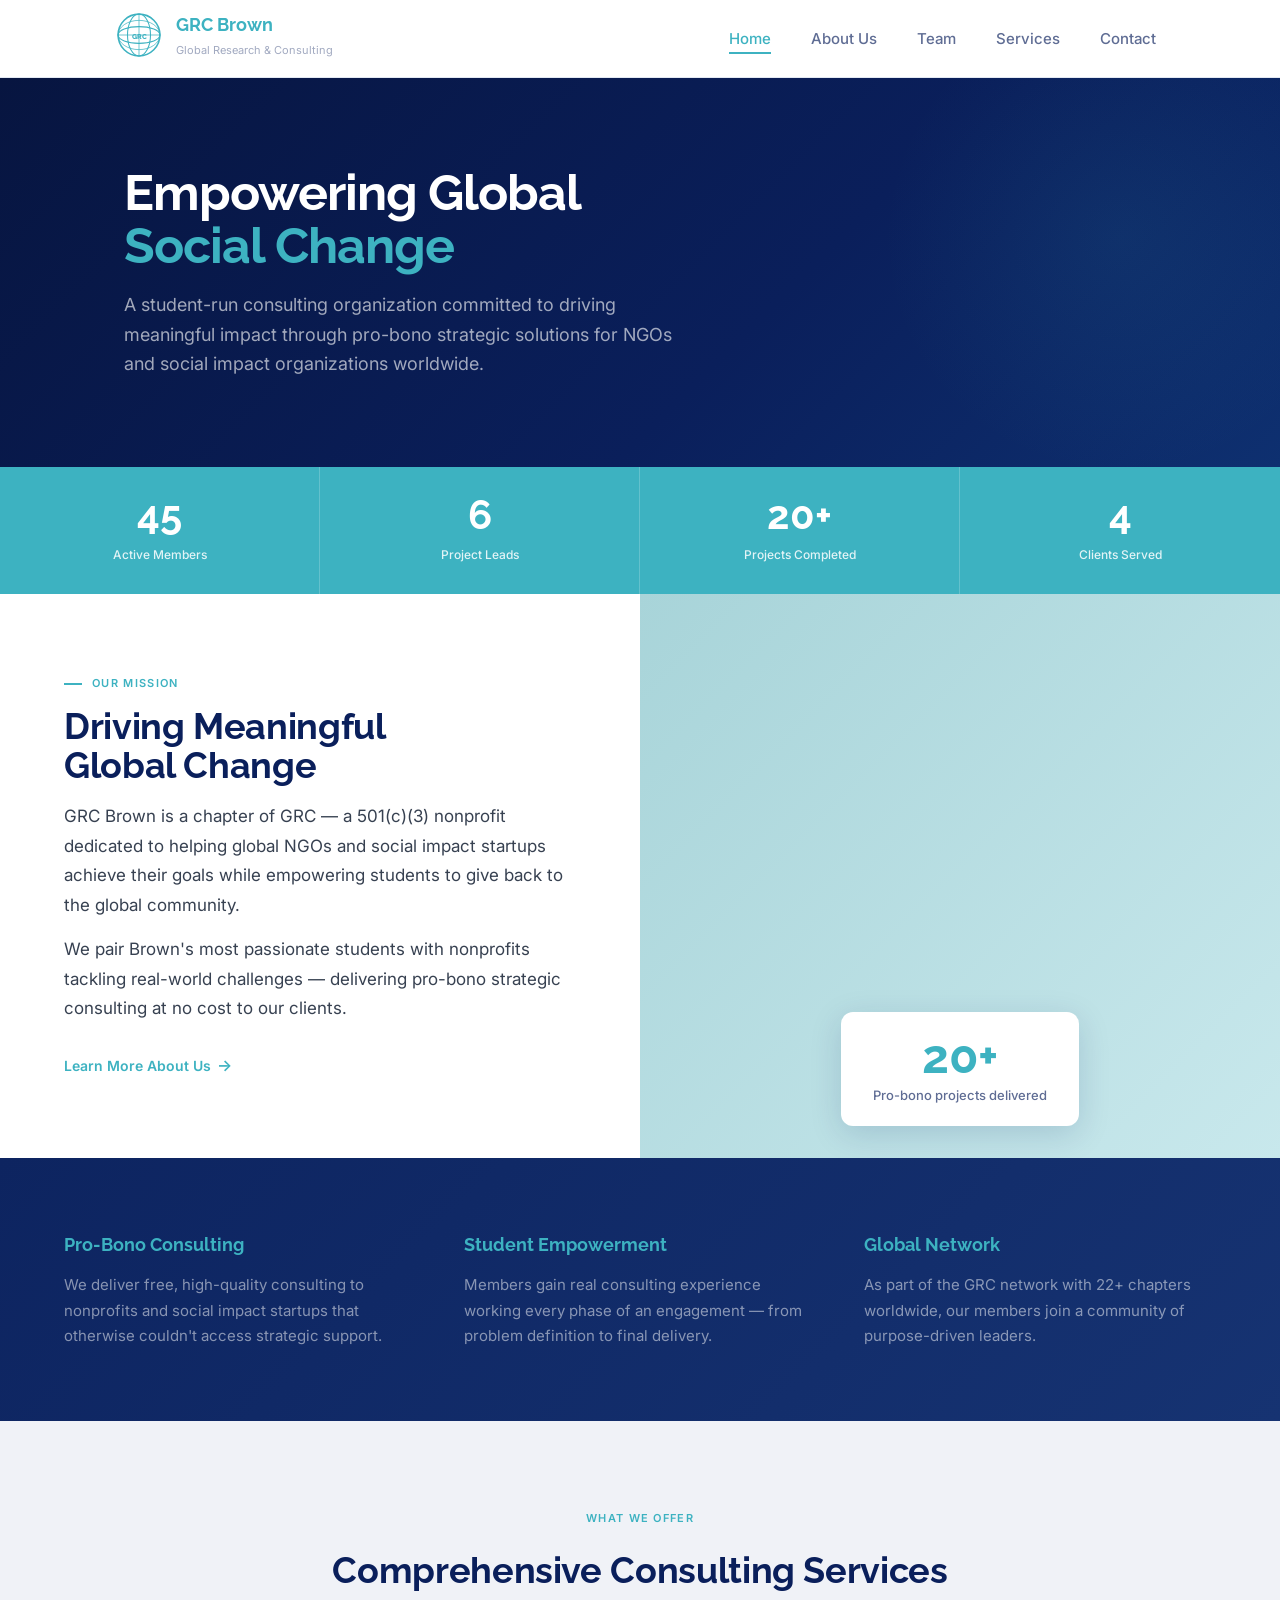
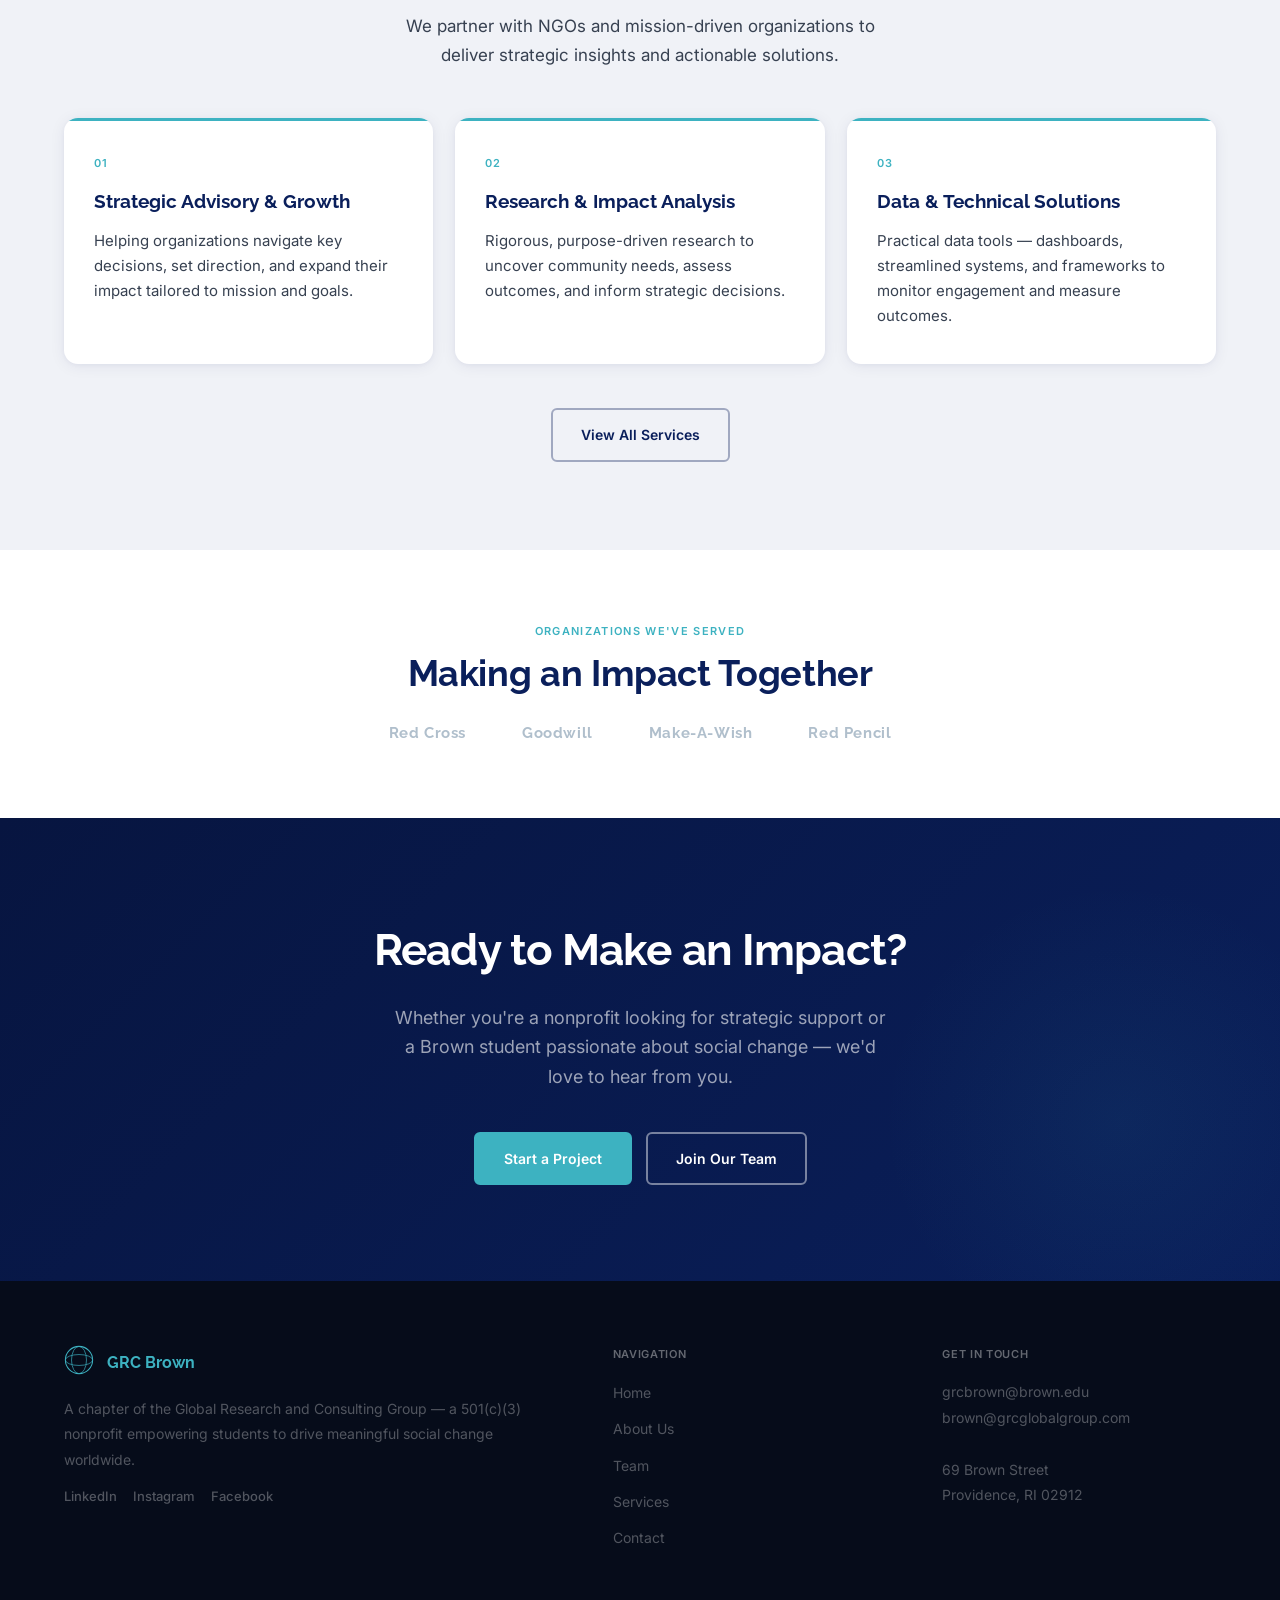
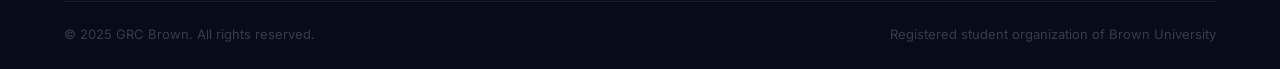
==== commit 9310e181: "Update index.html" ====
--- a/index.html
+++ b/index.html
@@ -19,23 +19,13 @@
 </div></nav>
 
 <!-- HERO — light background -->
-<section class="hero">
-  <div class="hero-orb"></div>
-  <div class="hero-left">
-    <h1>Consulting for<br>a <span>Better World</span></h1>
-    <p>GRC Brown is a student-run, pro-bono consulting organization empowering NGOs and social impact organizations to achieve meaningful, measurable change.</p>
-    <div class="btn-row">
-      <a href="contact.html" class="btn btn-teal">Start a Project</a>
-      <a href="services.html" class="btn btn-ghost-dark">Our Services</a>
-    </div>
+<div class="page-hero">
+  <div class="page-hero-orb"></div>
+  <div class="inner">
+    <h1>Empowering Global<br><span>Social Change</span></h1>
+    <p>A student-run consulting organization committed to driving meaningful impact through pro-bono strategic solutions for NGOs and social impact organizations worldwide.</p>
   </div>
-  <div class="hero-right">
-    <div class="hero-img-box">
-      <!-- Replace with: <img src="images/hero.jpg" alt="GRC Brown team"/> -->
-      Add your team photo here
-    </div>
-  </div>
-</section>
+</div>
 
 <!-- STATS -->
 <div class="stats-bar">
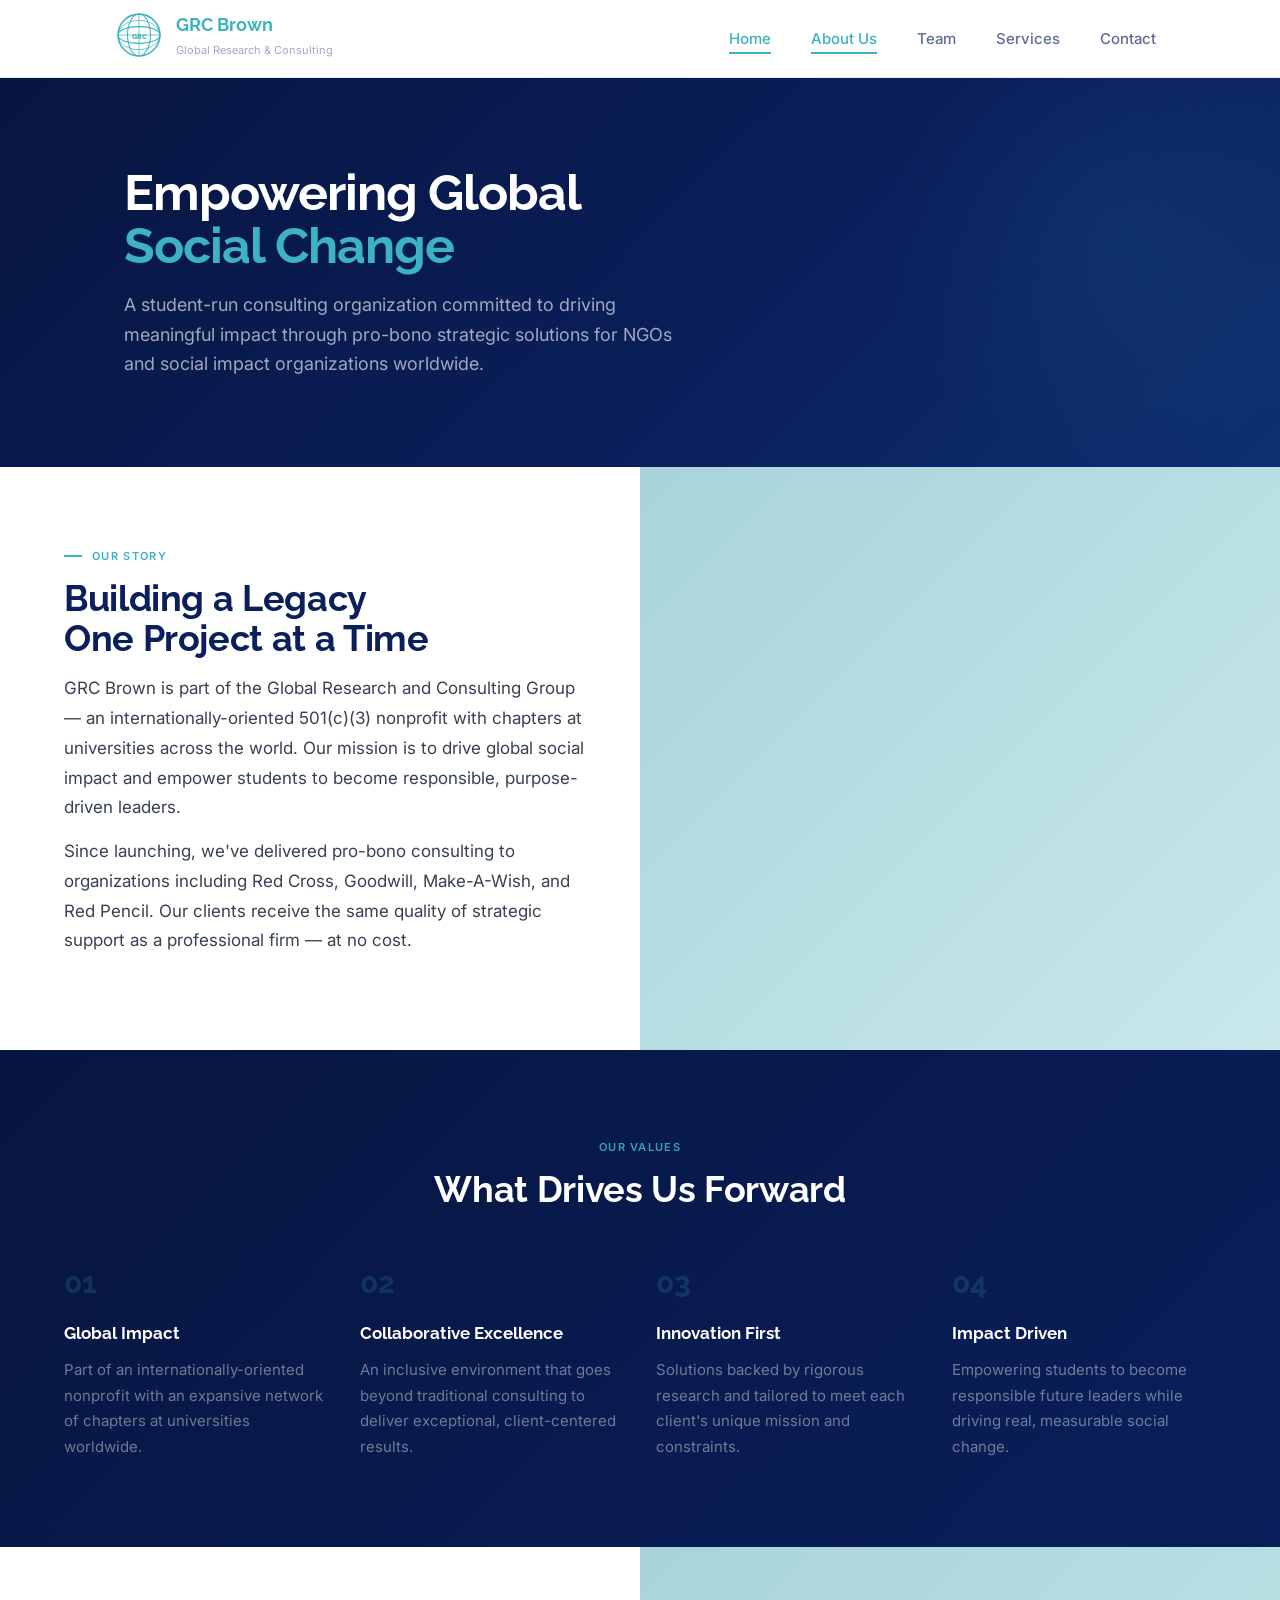
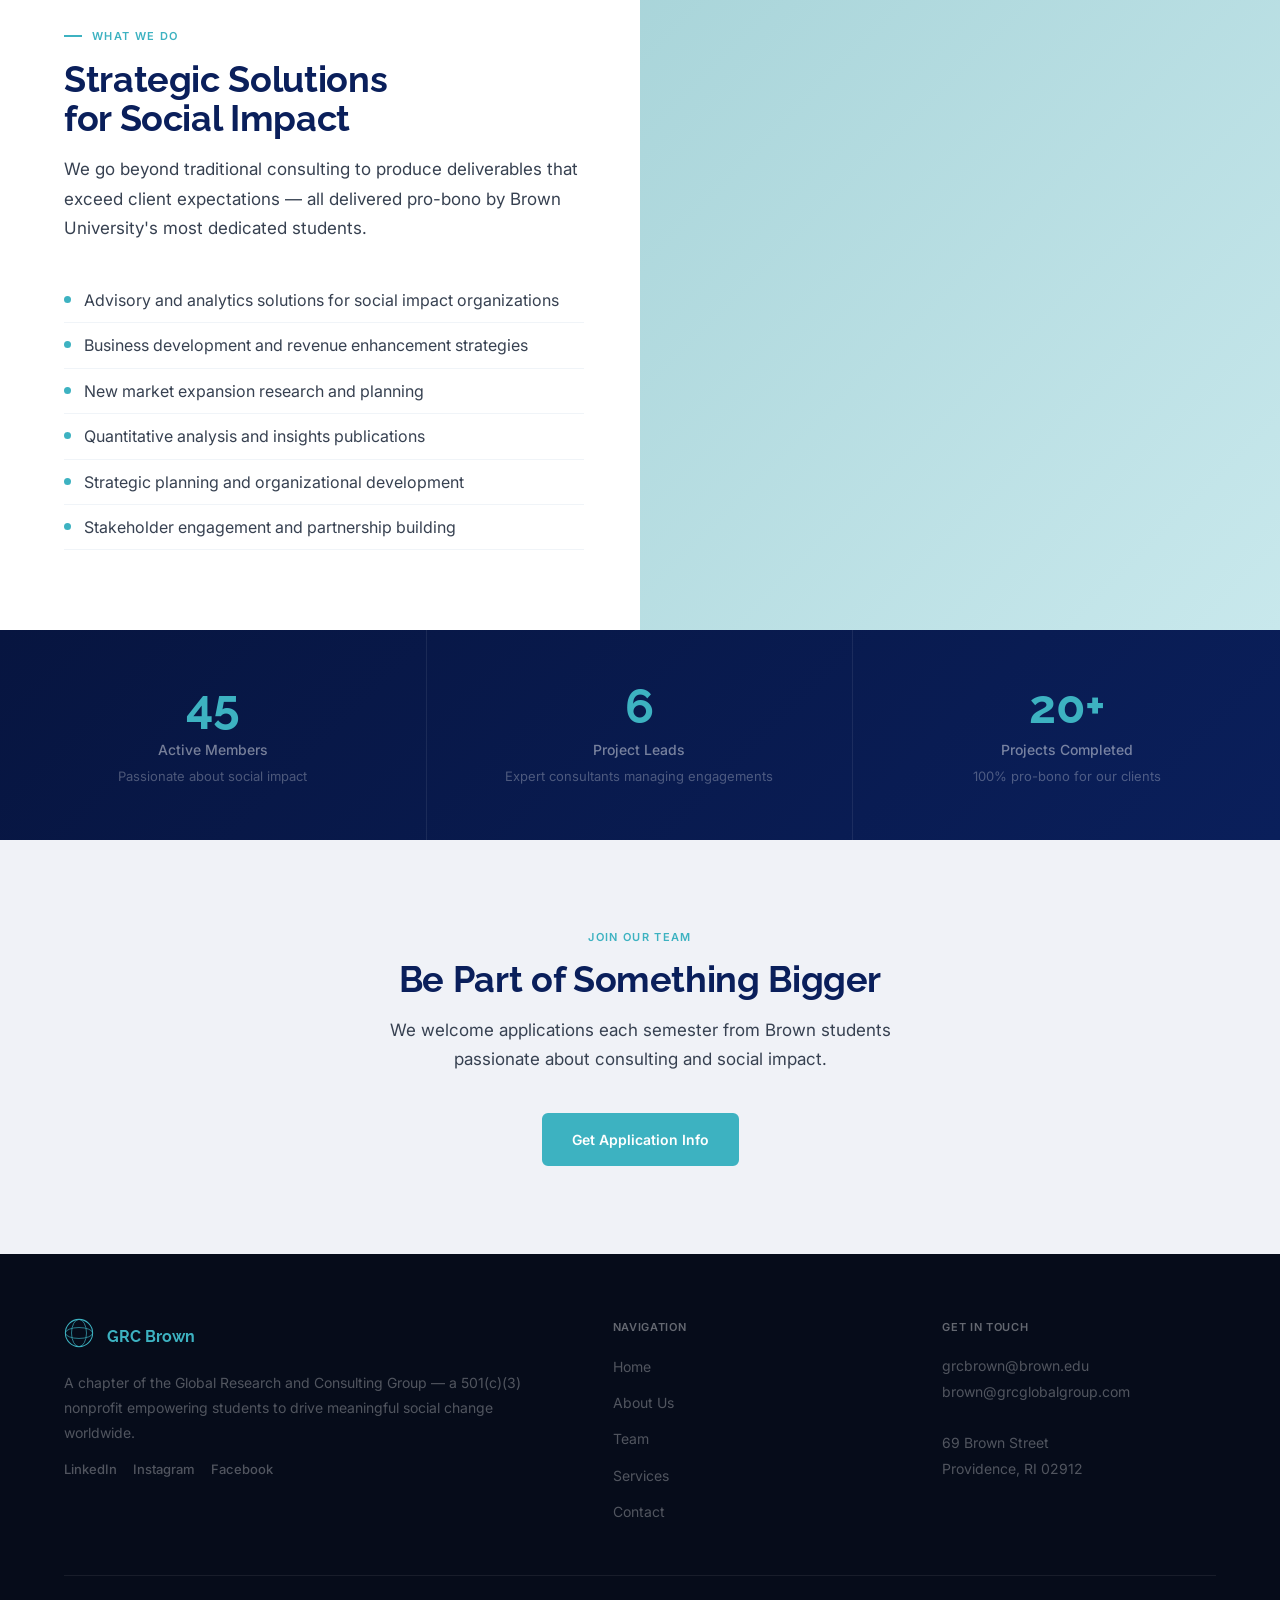
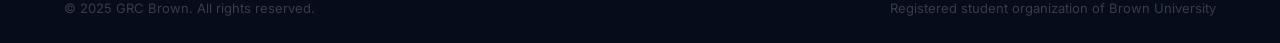
==== commit 2d164485: "Update index.html" ====
--- a/index.html
+++ b/index.html
@@ -2,23 +2,20 @@
 <html lang="en">
 <head>
   <meta charset="UTF-8"/><meta name="viewport" content="width=device-width, initial-scale=1.0"/>
-  <title>GRC Brown | Global Research & Consulting</title>
+  <title>About Us | GRC Brown</title>
   <link rel="stylesheet" href="css/style.css"/>
 </head>
 <body>
 <nav><div class="nav-inner">
   <a href="index.html" class="nav-logo"><span class="nav-logo-svg"></span><div class="nav-logo-text"><strong>GRC Brown</strong><span>Global Research &amp; Consulting</span></div></a>
   <ul class="nav-links">
-    <li><a href="index.html" class="active">Home</a></li>
-    <li><a href="about.html">About Us</a></li>
-    <li><a href="team.html">Team</a></li>
-    <li><a href="services.html">Services</a></li>
-    <li><a href="contact.html">Contact</a></li>
+    <li><a href="index.html">Home</a></li><li><a href="about.html" class="active">About Us</a></li>
+    <li><a href="team.html">Team</a></li><li><a href="services.html">Services</a></li><li><a href="contact.html">Contact</a></li>
   </ul>
   <button class="nav-hamburger"><span></span><span></span><span></span></button>
 </div></nav>
 
-<!-- HERO — light background -->
+<!-- PAGE HERO — no pill tag, just h1 -->
 <div class="page-hero">
   <div class="page-hero-orb"></div>
   <div class="inner">
@@ -27,92 +24,69 @@
   </div>
 </div>
 
-<!-- STATS -->
-<div class="stats-bar">
-  <div class="stat"><span class="stat-n">45</span><span class="stat-l">Active Members</span></div>
-  <div class="stat"><span class="stat-n">6</span><span class="stat-l">Project Leads</span></div>
-  <div class="stat"><span class="stat-n">20+</span><span class="stat-l">Projects Completed</span></div>
-  <div class="stat"><span class="stat-n">4</span><span class="stat-l">Clients Served</span></div>
+<!-- STORY -->
+<div class="two-col">
+  <div class="two-col-left">
+    <div class="eyebrow"><span>Our Story</span></div>
+    <h2 class="section-title">Building a Legacy<br>One Project at a Time</h2>
+    <p>GRC Brown is part of the Global Research and Consulting Group — an internationally-oriented 501(c)(3) nonprofit with chapters at universities across the world. Our mission is to drive global social impact and empower students to become responsible, purpose-driven leaders.</p>
+    <p>Since launching, we've delivered pro-bono consulting to organizations including Red Cross, Goodwill, Make-A-Wish, and Red Pencil. Our clients receive the same quality of strategic support as a professional firm — at no cost.</p>
+  </div>
+  <div class="two-col-right"><!-- <img src="images/story.jpg" alt="GRC Brown"/> --></div>
 </div>
 
-<!-- MISSION -->
-<section class="mission-section">
-  <div class="mission-left">
-    <div class="eyebrow"><span>Our Mission</span></div>
-    <h2 class="section-title">Driving Meaningful<br>Global Change</h2>
-    <p>GRC Brown is a chapter of GRC — a 501(c)(3) nonprofit dedicated to helping global NGOs and social impact startups achieve their goals while empowering students to give back to the global community.</p>
-    <p>We pair Brown's most passionate students with nonprofits tackling real-world challenges — delivering pro-bono strategic consulting at no cost to our clients.</p>
-    <a href="about.html" class="learn-link">Learn More About Us</a>
+<!-- VALUES -->
+<div class="values-section">
+  <div class="values-inner">
+    <div style="text-align:center;">
+      <div class="eyebrow center light"><span>Our Values</span></div>
+      <h2 class="section-title white centered" style="margin-top:12px;">What Drives Us Forward</h2>
+    </div>
+    <div class="values-grid">
+      <div class="val-card"><div class="vnum">01</div><h3>Global Impact</h3><p>Part of an internationally-oriented nonprofit with an expansive network of chapters at universities worldwide.</p></div>
+      <div class="val-card"><div class="vnum">02</div><h3>Collaborative Excellence</h3><p>An inclusive environment that goes beyond traditional consulting to deliver exceptional, client-centered results.</p></div>
+      <div class="val-card"><div class="vnum">03</div><h3>Innovation First</h3><p>Solutions backed by rigorous research and tailored to meet each client's unique mission and constraints.</p></div>
+      <div class="val-card"><div class="vnum">04</div><h3>Impact Driven</h3><p>Empowering students to become responsible future leaders while driving real, measurable social change.</p></div>
+    </div>
   </div>
-  <div class="mission-right">
-    <!-- Replace with: <img src="images/mission.jpg" alt="GRC team"/> -->
-    <div class="mission-badge">
-      <span class="bn">20+</span>
-      <span class="bt">Pro-bono projects delivered</span>
-    </div>
+</div>
+
+<!-- WHAT WE DO -->
+<div class="two-col">
+  <div class="two-col-left">
+    <div class="eyebrow"><span>What We Do</span></div>
+    <h2 class="section-title">Strategic Solutions<br>for Social Impact</h2>
+    <p>We go beyond traditional consulting to produce deliverables that exceed client expectations — all delivered pro-bono by Brown University's most dedicated students.</p>
+    <ul class="bullet-list">
+      <li>Advisory and analytics solutions for social impact organizations</li>
+      <li>Business development and revenue enhancement strategies</li>
+      <li>New market expansion research and planning</li>
+      <li>Quantitative analysis and insights publications</li>
+      <li>Strategic planning and organizational development</li>
+      <li>Stakeholder engagement and partnership building</li>
+    </ul>
+  </div>
+  <div class="two-col-right"><!-- <img src="images/whatwedo.jpg" alt="Consulting"/> --></div>
+</div>
+
+<!-- STATS -->
+<div class="stats3">
+  <div class="stat3"><span class="stat3-n">45</span><span class="stat3-l">Active Members</span><p class="stat3-d">Passionate about social impact</p></div>
+  <div class="stat3"><span class="stat3-n">6</span><span class="stat3-l">Project Leads</span><p class="stat3-d">Expert consultants managing engagements</p></div>
+  <div class="stat3"><span class="stat3-n">20+</span><span class="stat3-l">Projects Completed</span><p class="stat3-d">100% pro-bono for our clients</p></div>
+</div>
+
+<!-- JOIN CTA -->
+<section class="section-pad light" style="text-align:center;">
+  <div class="inner">
+    <div class="eyebrow center"><span>Join Our Team</span></div>
+    <h2 class="section-title centered" style="margin-top:12px;">Be Part of Something Bigger</h2>
+    <p class="section-sub centered" style="margin:14px auto 40px;">We welcome applications each semester from Brown students passionate about consulting and social impact.</p>
+    <a href="contact.html" class="btn btn-teal">Get Application Info</a>
   </div>
 </section>
 
-<!-- WHAT WE DO -->
-<div class="wwd-strip">
-  <div class="wwd-inner">
-    <div class="wwd-item"><h3>Pro-Bono Consulting</h3><p>We deliver free, high-quality consulting to nonprofits and social impact startups that otherwise couldn't access strategic support.</p></div>
-    <div class="wwd-item"><h3>Student Empowerment</h3><p>Members gain real consulting experience working every phase of an engagement — from problem definition to final delivery.</p></div>
-    <div class="wwd-item"><h3>Global Network</h3><p>As part of the GRC network with 22+ chapters worldwide, our members join a community of purpose-driven leaders.</p></div>
-  </div>
-</div>
-
-<!-- SERVICES — shadow cards -->
-<section class="services-section">
-  <div class="services-inner">
-    <div class="services-header">
-      <div class="eyebrow center"><span>What We Offer</span></div>
-      <h2>Comprehensive Consulting Services</h2>
-      <p>We partner with NGOs and mission-driven organizations to deliver strategic insights and actionable solutions.</p>
-    </div>
-    <div class="svc-grid">
-      <div class="svc-card"><div class="svc-num">01</div><h3>Strategic Advisory &amp; Growth</h3><p>Helping organizations navigate key decisions, set direction, and expand their impact tailored to mission and goals.</p></div>
-      <div class="svc-card"><div class="svc-num">02</div><h3>Research &amp; Impact Analysis</h3><p>Rigorous, purpose-driven research to uncover community needs, assess outcomes, and inform strategic decisions.</p></div>
-      <div class="svc-card"><div class="svc-num">03</div><h3>Data &amp; Technical Solutions</h3><p>Practical data tools — dashboards, streamlined systems, and frameworks to monitor engagement and measure outcomes.</p></div>
-    </div>
-    <div class="btn-row centered" style="margin-top:44px;">
-      <a href="services.html" class="btn btn-ghost-dark">View All Services</a>
-    </div>
-  </div>
-</section>
-
-<!-- CLIENTS -->
-<section class="clients-section">
-  <div class="clients-inner">
-    <div class="eyebrow center"><span>Organizations We've Served</span></div>
-    <h2 class="section-title centered" style="margin-top:10px;">Making an Impact Together</h2>
-    <div class="clients-row">
-      <span class="client-name">Red Cross</span>
-      <span class="client-name">Goodwill</span>
-      <span class="client-name">Make-A-Wish</span>
-      <span class="client-name">Red Pencil</span>
-    </div>
-  </div>
-</section>
-
-<!-- CTA -->
-<section class="cta-section">
-  <div class="cta-orb"></div>
-  <div class="cta-inner">
-    <h2>Ready to Make an Impact?</h2>
-    <p>Whether you're a nonprofit looking for strategic support or a Brown student passionate about social change — we'd love to hear from you.</p>
-    <div class="btn-row centered">
-      <a href="contact.html" class="btn btn-teal">Start a Project</a>
-      <a href="contact.html" class="btn btn-outline-white">Join Our Team</a>
-    </div>
-  </div>
-</section>
-
-<footer><div class="footer-inner"><div class="footer-grid">
-  <div class="footer-brand"><div style="display:flex;align-items:center;gap:13px;"><span class="footer-logo-svg"></span><span style="font-family:Raleway,sans-serif;font-size:16px;font-weight:700;color:#3DB2C1;">GRC Brown</span></div><p>A chapter of the Global Research and Consulting Group — a 501(c)(3) nonprofit empowering students to drive meaningful social change worldwide.</p><div class="footer-socials"><a href="#">LinkedIn</a><a href="#">Instagram</a><a href="#">Facebook</a></div></div>
-  <div class="footer-col"><h4>Navigation</h4><ul><li><a href="index.html">Home</a></li><li><a href="about.html">About Us</a></li><li><a href="team.html">Team</a></li><li><a href="services.html">Services</a></li><li><a href="contact.html">Contact</a></li></ul></div>
-  <div class="footer-col"><h4>Get in Touch</h4><p>grcbrown@brown.edu<br>brown@grcglobalgroup.com<br><br>69 Brown Street<br>Providence, RI 02912</p></div>
-</div><div class="footer-bottom"><span>© 2025 GRC Brown. All rights reserved.</span><span>Registered student organization of Brown University</span></div></div></footer>
+<footer><div class="footer-inner"><div class="footer-grid"><div class="footer-brand"><div style="display:flex;align-items:center;gap:13px;"><span class="footer-logo-svg"></span><span style="font-family:Raleway,sans-serif;font-size:16px;font-weight:700;color:#3DB2C1;">GRC Brown</span></div><p>A chapter of the Global Research and Consulting Group — a 501(c)(3) nonprofit empowering students to drive meaningful social change worldwide.</p><div class="footer-socials"><a href="#">LinkedIn</a><a href="#">Instagram</a><a href="#">Facebook</a></div></div><div class="footer-col"><h4>Navigation</h4><ul><li><a href="index.html">Home</a></li><li><a href="about.html">About Us</a></li><li><a href="team.html">Team</a></li><li><a href="services.html">Services</a></li><li><a href="contact.html">Contact</a></li></ul></div><div class="footer-col"><h4>Get in Touch</h4><p>grcbrown@brown.edu<br>brown@grcglobalgroup.com<br><br>69 Brown Street<br>Providence, RI 02912</p></div></div><div class="footer-bottom"><span>© 2025 GRC Brown. All rights reserved.</span><span>Registered student organization of Brown University</span></div></div></footer>
 <script src="js/main.js"></script>
 </body>
 </html>
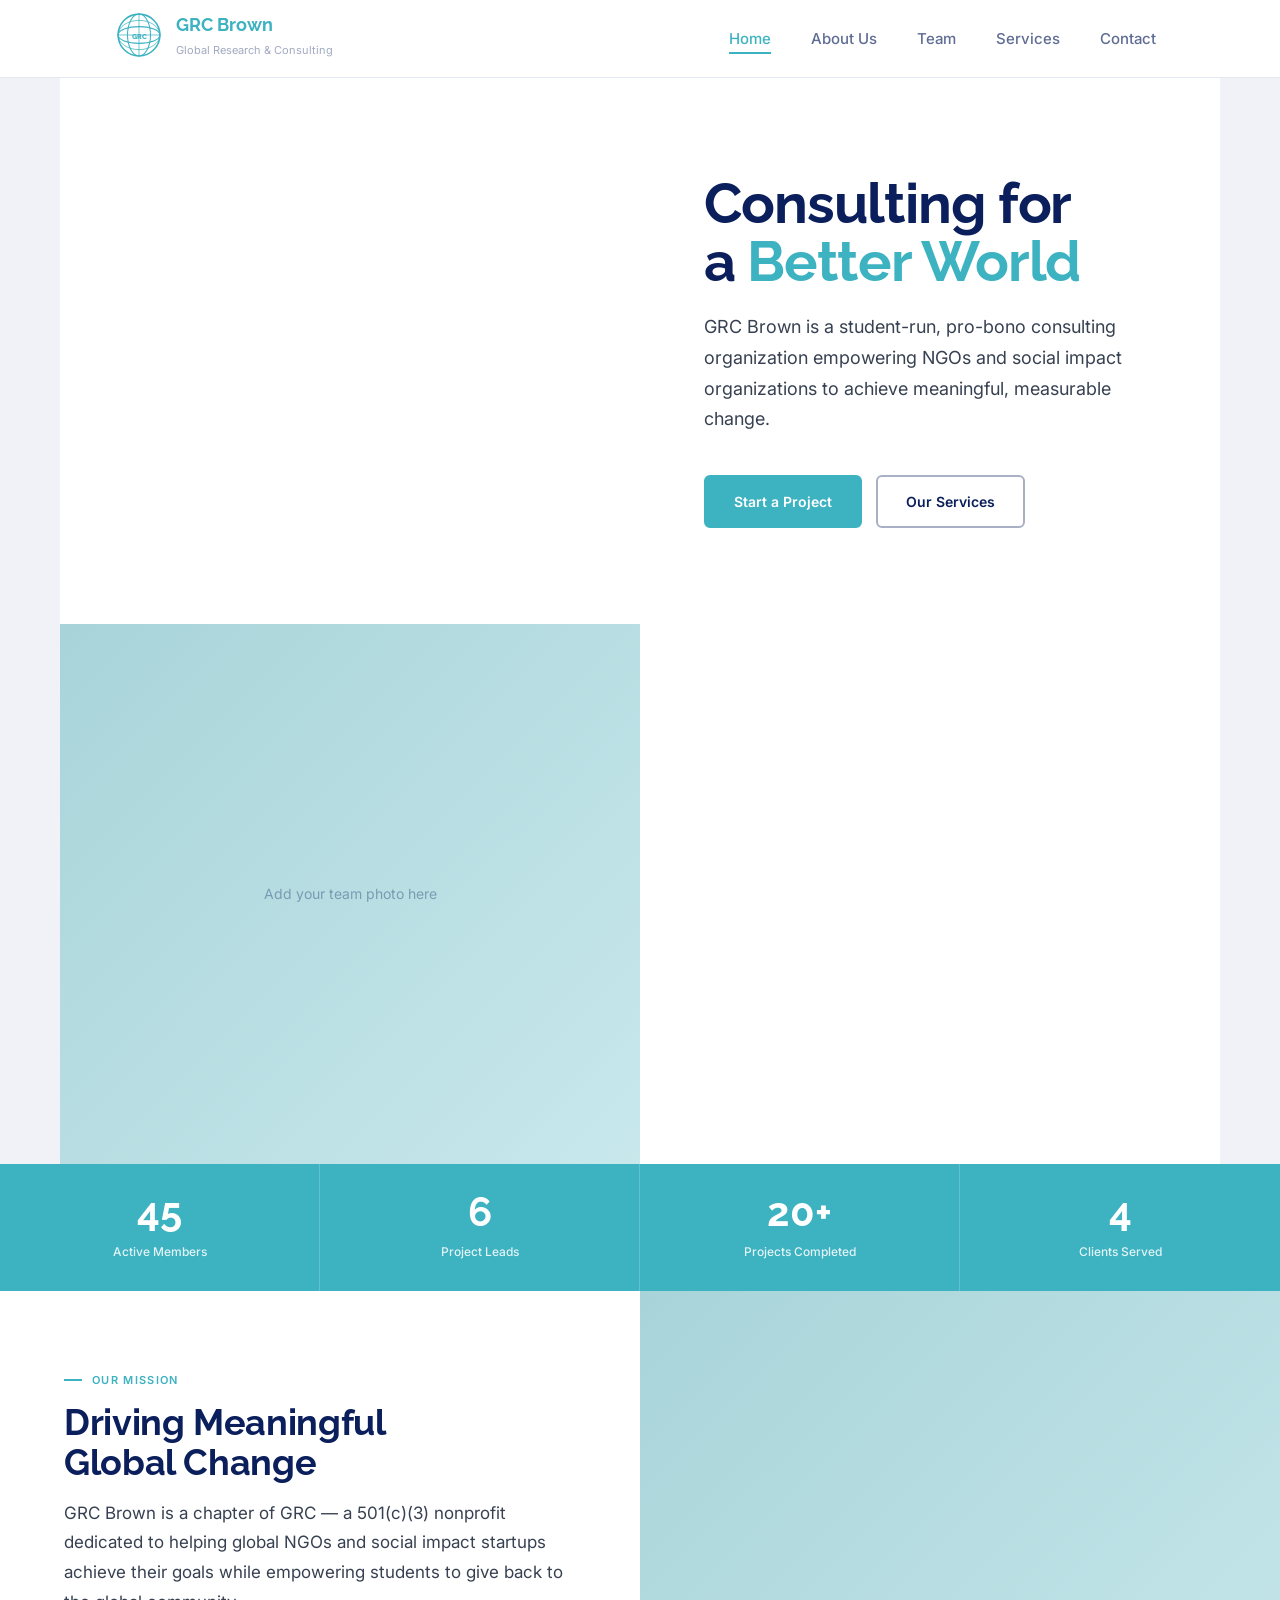
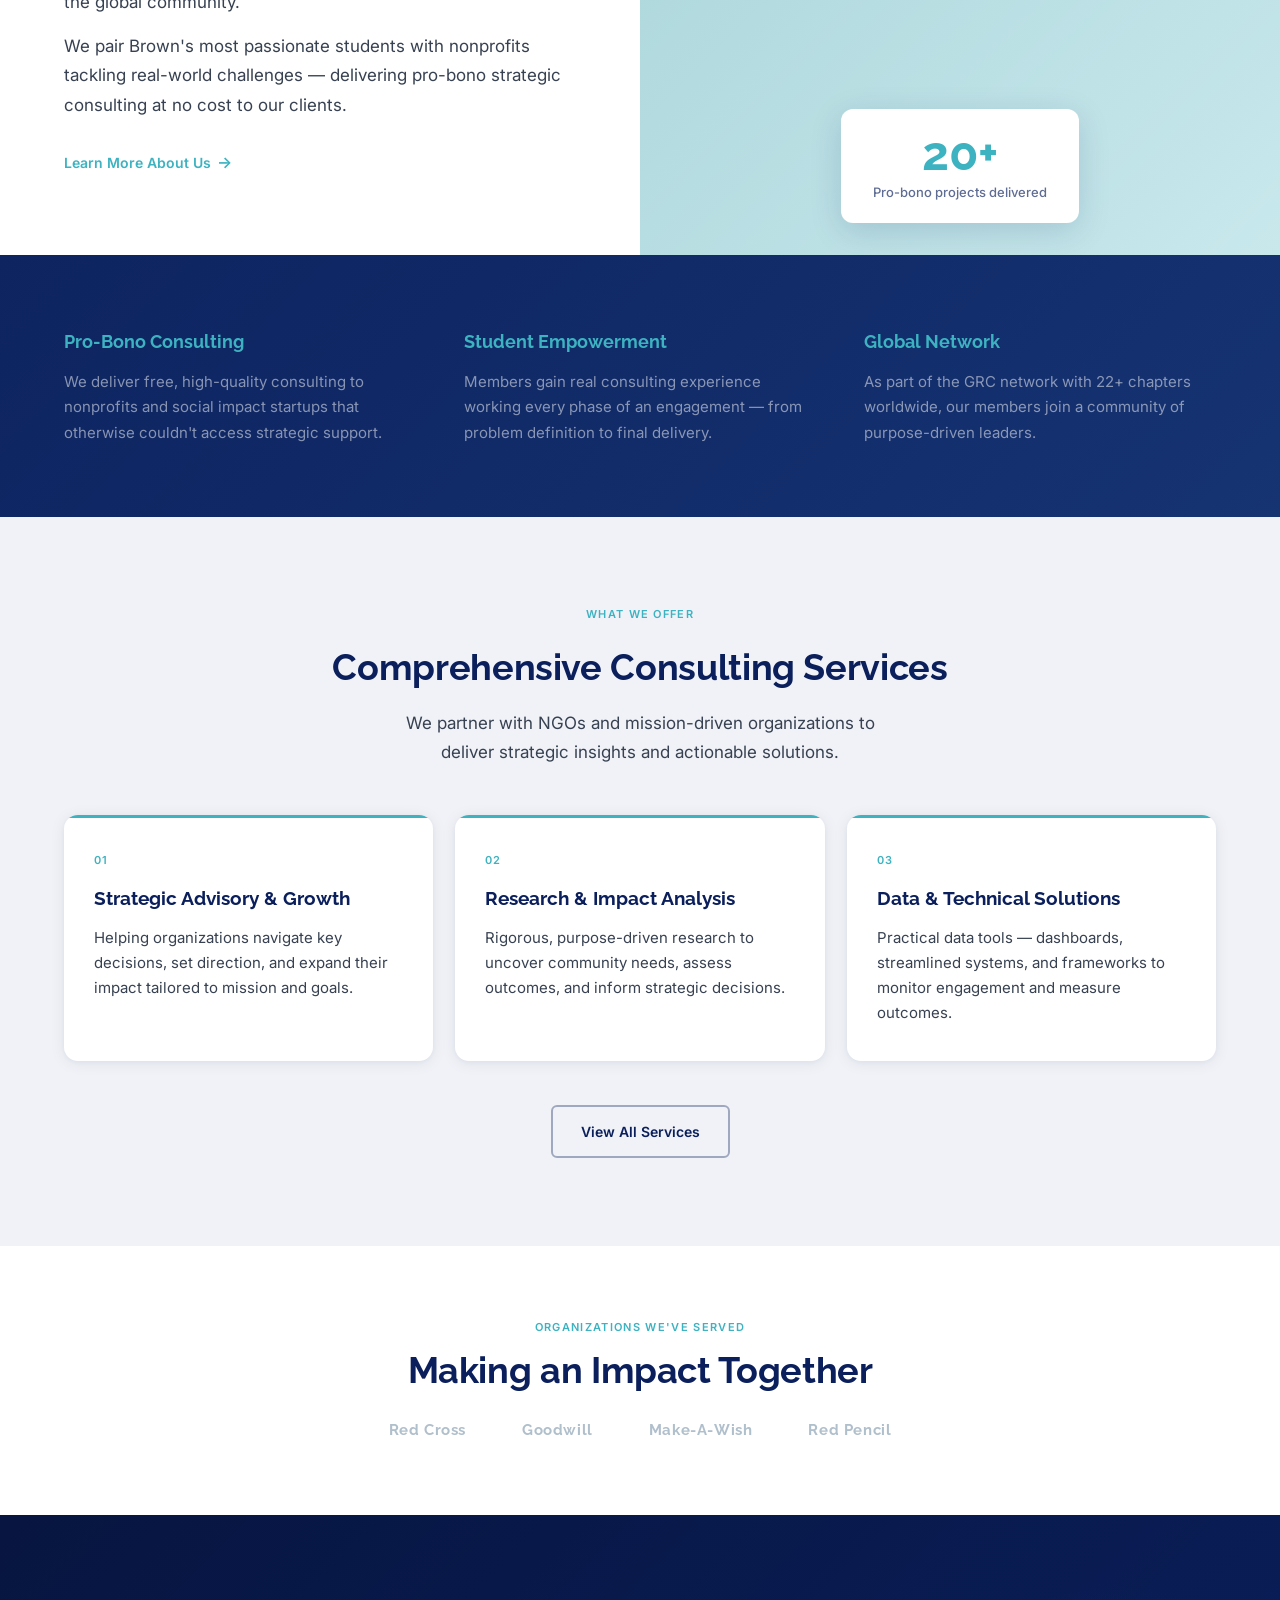
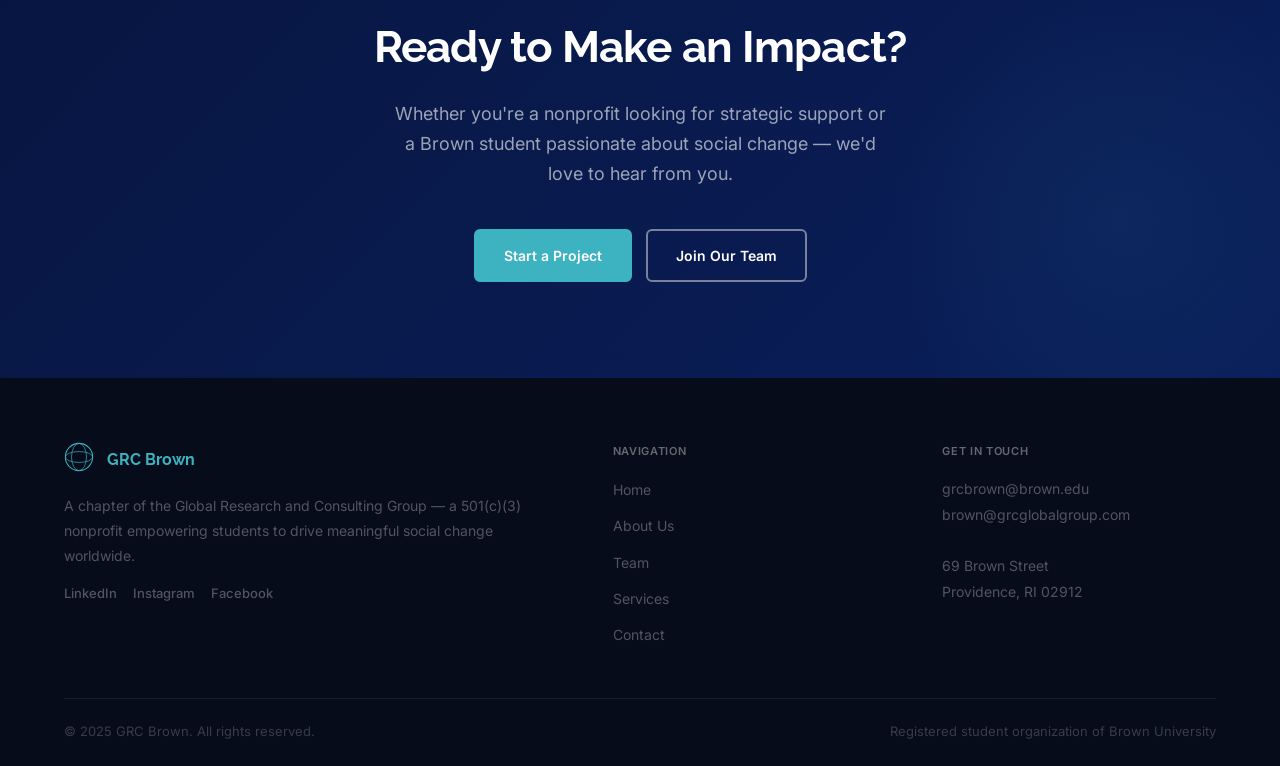
==== commit 9da5e882: "Update title and restructure homepage content" ====
--- a/index.html
+++ b/index.html
@@ -2,91 +2,127 @@
 <html lang="en">
 <head>
   <meta charset="UTF-8"/><meta name="viewport" content="width=device-width, initial-scale=1.0"/>
-  <title>About Us | GRC Brown</title>
+  <title>GRC Brown | Global Research & Consulting</title>
   <link rel="stylesheet" href="css/style.css"/>
 </head>
 <body>
 <nav><div class="nav-inner">
   <a href="index.html" class="nav-logo"><span class="nav-logo-svg"></span><div class="nav-logo-text"><strong>GRC Brown</strong><span>Global Research &amp; Consulting</span></div></a>
   <ul class="nav-links">
-    <li><a href="index.html">Home</a></li><li><a href="about.html" class="active">About Us</a></li>
-    <li><a href="team.html">Team</a></li><li><a href="services.html">Services</a></li><li><a href="contact.html">Contact</a></li>
+    <li><a href="index.html" class="active">Home</a></li>
+    <li><a href="about.html">About Us</a></li>
+    <li><a href="team.html">Team</a></li>
+    <li><a href="services.html">Services</a></li>
+    <li><a href="contact.html">Contact</a></li>
   </ul>
   <button class="nav-hamburger"><span></span><span></span><span></span></button>
 </div></nav>
 
-<!-- PAGE HERO — no pill tag, just h1 -->
-<div class="page-hero">
-  <div class="page-hero-orb"></div>
-  <div class="inner">
-    <h1>Empowering Global<br><span>Social Change</span></h1>
-    <p>A student-run consulting organization committed to driving meaningful impact through pro-bono strategic solutions for NGOs and social impact organizations worldwide.</p>
+<!-- HERO — light background -->
+<section class="hero">
+  <div class="hero-orb"></div>
+  <div class="hero-left">
+    <h1>Consulting for<br>a <span>Better World</span></h1>
+    <p>GRC Brown is a student-run, pro-bono consulting organization empowering NGOs and social impact organizations to achieve meaningful, measurable change.</p>
+    <div class="btn-row">
+      <a href="contact.html" class="btn btn-teal">Start a Project</a>
+      <a href="services.html" class="btn btn-ghost-dark">Our Services</a>
+    </div>
+  </div>
+  <div class="hero-right">
+    <div class="hero-img-box">
+      <!-- Replace with: <img src="images/hero.jpg" alt="GRC Brown team"/> -->
+      Add your team photo here
+    </div>
+  </div>
+</section>
+
+<!-- STATS -->
+<div class="stats-bar">
+  <div class="stat"><span class="stat-n">45</span><span class="stat-l">Active Members</span></div>
+  <div class="stat"><span class="stat-n">6</span><span class="stat-l">Project Leads</span></div>
+  <div class="stat"><span class="stat-n">20+</span><span class="stat-l">Projects Completed</span></div>
+  <div class="stat"><span class="stat-n">4</span><span class="stat-l">Clients Served</span></div>
+</div>
+
+<!-- MISSION -->
+<section class="mission-section">
+  <div class="mission-left">
+    <div class="eyebrow"><span>Our Mission</span></div>
+    <h2 class="section-title">Driving Meaningful<br>Global Change</h2>
+    <p>GRC Brown is a chapter of GRC — a 501(c)(3) nonprofit dedicated to helping global NGOs and social impact startups achieve their goals while empowering students to give back to the global community.</p>
+    <p>We pair Brown's most passionate students with nonprofits tackling real-world challenges — delivering pro-bono strategic consulting at no cost to our clients.</p>
+    <a href="about.html" class="learn-link">Learn More About Us</a>
+  </div>
+  <div class="mission-right">
+    <!-- Replace with: <img src="images/mission.jpg" alt="GRC team"/> -->
+    <div class="mission-badge">
+      <span class="bn">20+</span>
+      <span class="bt">Pro-bono projects delivered</span>
+    </div>
+  </div>
+</section>
+
+<!-- WHAT WE DO -->
+<div class="wwd-strip">
+  <div class="wwd-inner">
+    <div class="wwd-item"><h3>Pro-Bono Consulting</h3><p>We deliver free, high-quality consulting to nonprofits and social impact startups that otherwise couldn't access strategic support.</p></div>
+    <div class="wwd-item"><h3>Student Empowerment</h3><p>Members gain real consulting experience working every phase of an engagement — from problem definition to final delivery.</p></div>
+    <div class="wwd-item"><h3>Global Network</h3><p>As part of the GRC network with 22+ chapters worldwide, our members join a community of purpose-driven leaders.</p></div>
   </div>
 </div>
 
-<!-- STORY -->
-<div class="two-col">
-  <div class="two-col-left">
-    <div class="eyebrow"><span>Our Story</span></div>
-    <h2 class="section-title">Building a Legacy<br>One Project at a Time</h2>
-    <p>GRC Brown is part of the Global Research and Consulting Group — an internationally-oriented 501(c)(3) nonprofit with chapters at universities across the world. Our mission is to drive global social impact and empower students to become responsible, purpose-driven leaders.</p>
-    <p>Since launching, we've delivered pro-bono consulting to organizations including Red Cross, Goodwill, Make-A-Wish, and Red Pencil. Our clients receive the same quality of strategic support as a professional firm — at no cost.</p>
-  </div>
-  <div class="two-col-right"><!-- <img src="images/story.jpg" alt="GRC Brown"/> --></div>
-</div>
-
-<!-- VALUES -->
-<div class="values-section">
-  <div class="values-inner">
-    <div style="text-align:center;">
-      <div class="eyebrow center light"><span>Our Values</span></div>
-      <h2 class="section-title white centered" style="margin-top:12px;">What Drives Us Forward</h2>
+<!-- SERVICES — shadow cards -->
+<section class="services-section">
+  <div class="services-inner">
+    <div class="services-header">
+      <div class="eyebrow center"><span>What We Offer</span></div>
+      <h2>Comprehensive Consulting Services</h2>
+      <p>We partner with NGOs and mission-driven organizations to deliver strategic insights and actionable solutions.</p>
     </div>
-    <div class="values-grid">
-      <div class="val-card"><div class="vnum">01</div><h3>Global Impact</h3><p>Part of an internationally-oriented nonprofit with an expansive network of chapters at universities worldwide.</p></div>
-      <div class="val-card"><div class="vnum">02</div><h3>Collaborative Excellence</h3><p>An inclusive environment that goes beyond traditional consulting to deliver exceptional, client-centered results.</p></div>
-      <div class="val-card"><div class="vnum">03</div><h3>Innovation First</h3><p>Solutions backed by rigorous research and tailored to meet each client's unique mission and constraints.</p></div>
-      <div class="val-card"><div class="vnum">04</div><h3>Impact Driven</h3><p>Empowering students to become responsible future leaders while driving real, measurable social change.</p></div>
+    <div class="svc-grid">
+      <div class="svc-card"><div class="svc-num">01</div><h3>Strategic Advisory &amp; Growth</h3><p>Helping organizations navigate key decisions, set direction, and expand their impact tailored to mission and goals.</p></div>
+      <div class="svc-card"><div class="svc-num">02</div><h3>Research &amp; Impact Analysis</h3><p>Rigorous, purpose-driven research to uncover community needs, assess outcomes, and inform strategic decisions.</p></div>
+      <div class="svc-card"><div class="svc-num">03</div><h3>Data &amp; Technical Solutions</h3><p>Practical data tools — dashboards, streamlined systems, and frameworks to monitor engagement and measure outcomes.</p></div>
     </div>
-  </div>
-</div>
-
-<!-- WHAT WE DO -->
-<div class="two-col">
-  <div class="two-col-left">
-    <div class="eyebrow"><span>What We Do</span></div>
-    <h2 class="section-title">Strategic Solutions<br>for Social Impact</h2>
-    <p>We go beyond traditional consulting to produce deliverables that exceed client expectations — all delivered pro-bono by Brown University's most dedicated students.</p>
-    <ul class="bullet-list">
-      <li>Advisory and analytics solutions for social impact organizations</li>
-      <li>Business development and revenue enhancement strategies</li>
-      <li>New market expansion research and planning</li>
-      <li>Quantitative analysis and insights publications</li>
-      <li>Strategic planning and organizational development</li>
-      <li>Stakeholder engagement and partnership building</li>
-    </ul>
-  </div>
-  <div class="two-col-right"><!-- <img src="images/whatwedo.jpg" alt="Consulting"/> --></div>
-</div>
-
-<!-- STATS -->
-<div class="stats3">
-  <div class="stat3"><span class="stat3-n">45</span><span class="stat3-l">Active Members</span><p class="stat3-d">Passionate about social impact</p></div>
-  <div class="stat3"><span class="stat3-n">6</span><span class="stat3-l">Project Leads</span><p class="stat3-d">Expert consultants managing engagements</p></div>
-  <div class="stat3"><span class="stat3-n">20+</span><span class="stat3-l">Projects Completed</span><p class="stat3-d">100% pro-bono for our clients</p></div>
-</div>
-
-<!-- JOIN CTA -->
-<section class="section-pad light" style="text-align:center;">
-  <div class="inner">
-    <div class="eyebrow center"><span>Join Our Team</span></div>
-    <h2 class="section-title centered" style="margin-top:12px;">Be Part of Something Bigger</h2>
-    <p class="section-sub centered" style="margin:14px auto 40px;">We welcome applications each semester from Brown students passionate about consulting and social impact.</p>
-    <a href="contact.html" class="btn btn-teal">Get Application Info</a>
+    <div class="btn-row centered" style="margin-top:44px;">
+      <a href="services.html" class="btn btn-ghost-dark">View All Services</a>
+    </div>
   </div>
 </section>
 
-<footer><div class="footer-inner"><div class="footer-grid"><div class="footer-brand"><div style="display:flex;align-items:center;gap:13px;"><span class="footer-logo-svg"></span><span style="font-family:Raleway,sans-serif;font-size:16px;font-weight:700;color:#3DB2C1;">GRC Brown</span></div><p>A chapter of the Global Research and Consulting Group — a 501(c)(3) nonprofit empowering students to drive meaningful social change worldwide.</p><div class="footer-socials"><a href="#">LinkedIn</a><a href="#">Instagram</a><a href="#">Facebook</a></div></div><div class="footer-col"><h4>Navigation</h4><ul><li><a href="index.html">Home</a></li><li><a href="about.html">About Us</a></li><li><a href="team.html">Team</a></li><li><a href="services.html">Services</a></li><li><a href="contact.html">Contact</a></li></ul></div><div class="footer-col"><h4>Get in Touch</h4><p>grcbrown@brown.edu<br>brown@grcglobalgroup.com<br><br>69 Brown Street<br>Providence, RI 02912</p></div></div><div class="footer-bottom"><span>© 2025 GRC Brown. All rights reserved.</span><span>Registered student organization of Brown University</span></div></div></footer>
+<!-- CLIENTS -->
+<section class="clients-section">
+  <div class="clients-inner">
+    <div class="eyebrow center"><span>Organizations We've Served</span></div>
+    <h2 class="section-title centered" style="margin-top:10px;">Making an Impact Together</h2>
+    <div class="clients-row">
+      <span class="client-name">Red Cross</span>
+      <span class="client-name">Goodwill</span>
+      <span class="client-name">Make-A-Wish</span>
+      <span class="client-name">Red Pencil</span>
+    </div>
+  </div>
+</section>
+
+<!-- CTA -->
+<section class="cta-section">
+  <div class="cta-orb"></div>
+  <div class="cta-inner">
+    <h2>Ready to Make an Impact?</h2>
+    <p>Whether you're a nonprofit looking for strategic support or a Brown student passionate about social change — we'd love to hear from you.</p>
+    <div class="btn-row centered">
+      <a href="contact.html" class="btn btn-teal">Start a Project</a>
+      <a href="contact.html" class="btn btn-outline-white">Join Our Team</a>
+    </div>
+  </div>
+</section>
+
+<footer><div class="footer-inner"><div class="footer-grid">
+  <div class="footer-brand"><div style="display:flex;align-items:center;gap:13px;"><span class="footer-logo-svg"></span><span style="font-family:Raleway,sans-serif;font-size:16px;font-weight:700;color:#3DB2C1;">GRC Brown</span></div><p>A chapter of the Global Research and Consulting Group — a 501(c)(3) nonprofit empowering students to drive meaningful social change worldwide.</p><div class="footer-socials"><a href="#">LinkedIn</a><a href="#">Instagram</a><a href="#">Facebook</a></div></div>
+  <div class="footer-col"><h4>Navigation</h4><ul><li><a href="index.html">Home</a></li><li><a href="about.html">About Us</a></li><li><a href="team.html">Team</a></li><li><a href="services.html">Services</a></li><li><a href="contact.html">Contact</a></li></ul></div>
+  <div class="footer-col"><h4>Get in Touch</h4><p>grcbrown@brown.edu<br>brown@grcglobalgroup.com<br><br>69 Brown Street<br>Providence, RI 02912</p></div>
+</div><div class="footer-bottom"><span>© 2025 GRC Brown. All rights reserved.</span><span>Registered student organization of Brown University</span></div></div></footer>
 <script src="js/main.js"></script>
 </body>
 </html>
--- a/css/style.css
+++ b/css/style.css
@@ -1,7 +1,7 @@
 /*
   grc brown — styles
   
-  to change colors? edit the stuff in :root below
+  to change colors - edit the stuff in :root below
   fonts: raleway for headings, inter for body (both from google fonts)
 */
 
@@ -125,7 +125,7 @@
    with: <img src="images/hero.jpg" alt="grc brown team"/>
 */
 
-.hero { background: #fff; display: grid; grid-template-columns: 1fr 1fr; min-height: 540px; overflow: hidden; }
+.hero { background: #fff; display: grid; grid-template-columns: 1fr 1fr; min-height: 540px; overflow: hidden; max-width: var(--max-width); margin: 0 auto; }
 
 .hero-left { padding: 96px 56px 96px var(--padding); display: flex; flex-direction: column; justify-content: center; }
 .hero-left h1 { font-family: 'Raleway', sans-serif; font-size: 56px; font-weight: 700; color: var(--navy); line-height: 1.04; margin-bottom: 22px; letter-spacing: -0.02em; }
@@ -213,6 +213,7 @@
 
 .page-hero { background: linear-gradient(135deg, #071540 0%, var(--navy) 60%, #0e3070 100%); padding: 88px 0; position: relative; overflow: hidden; }
 .page-hero-orb { position: absolute; right: -80px; top: -80px; width: 480px; height: 480px; background: radial-gradient(circle, rgba(61, 178, 193, 0.08) 0%, transparent 70%); border-radius: 50%; pointer-events: none; }
+.page-hero .inner { padding-left: var(--padding); padding-right: var(--padding); max-width: none; margin: 0; }
 .page-hero h1 { font-family: 'Raleway', sans-serif; font-size: 50px; font-weight: 700; color: #fff; line-height: 1.06; margin-bottom: 18px; letter-spacing: -0.02em; }
 .page-hero h1 span { color: var(--teal); }
 .page-hero p { font-size: 18px; color: rgba(255, 255, 255, 0.62); max-width: 560px; line-height: 1.65; }
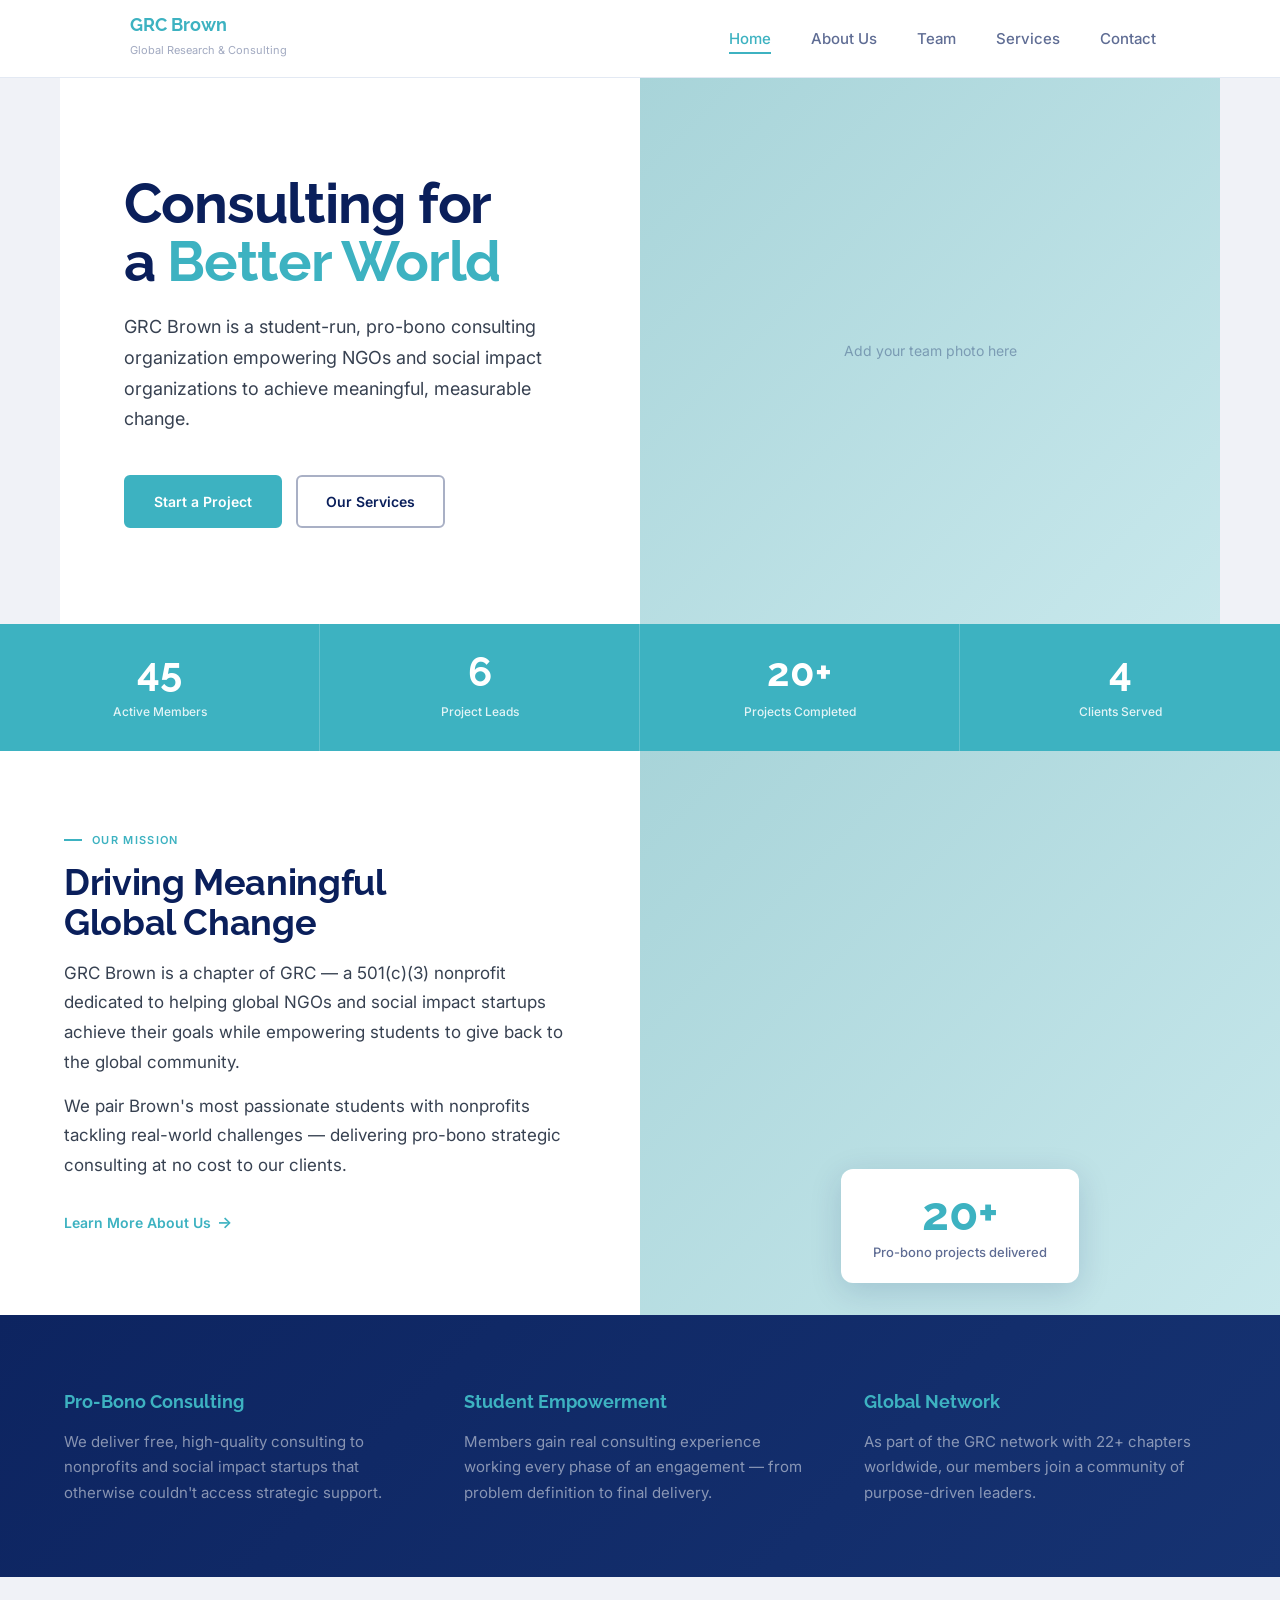
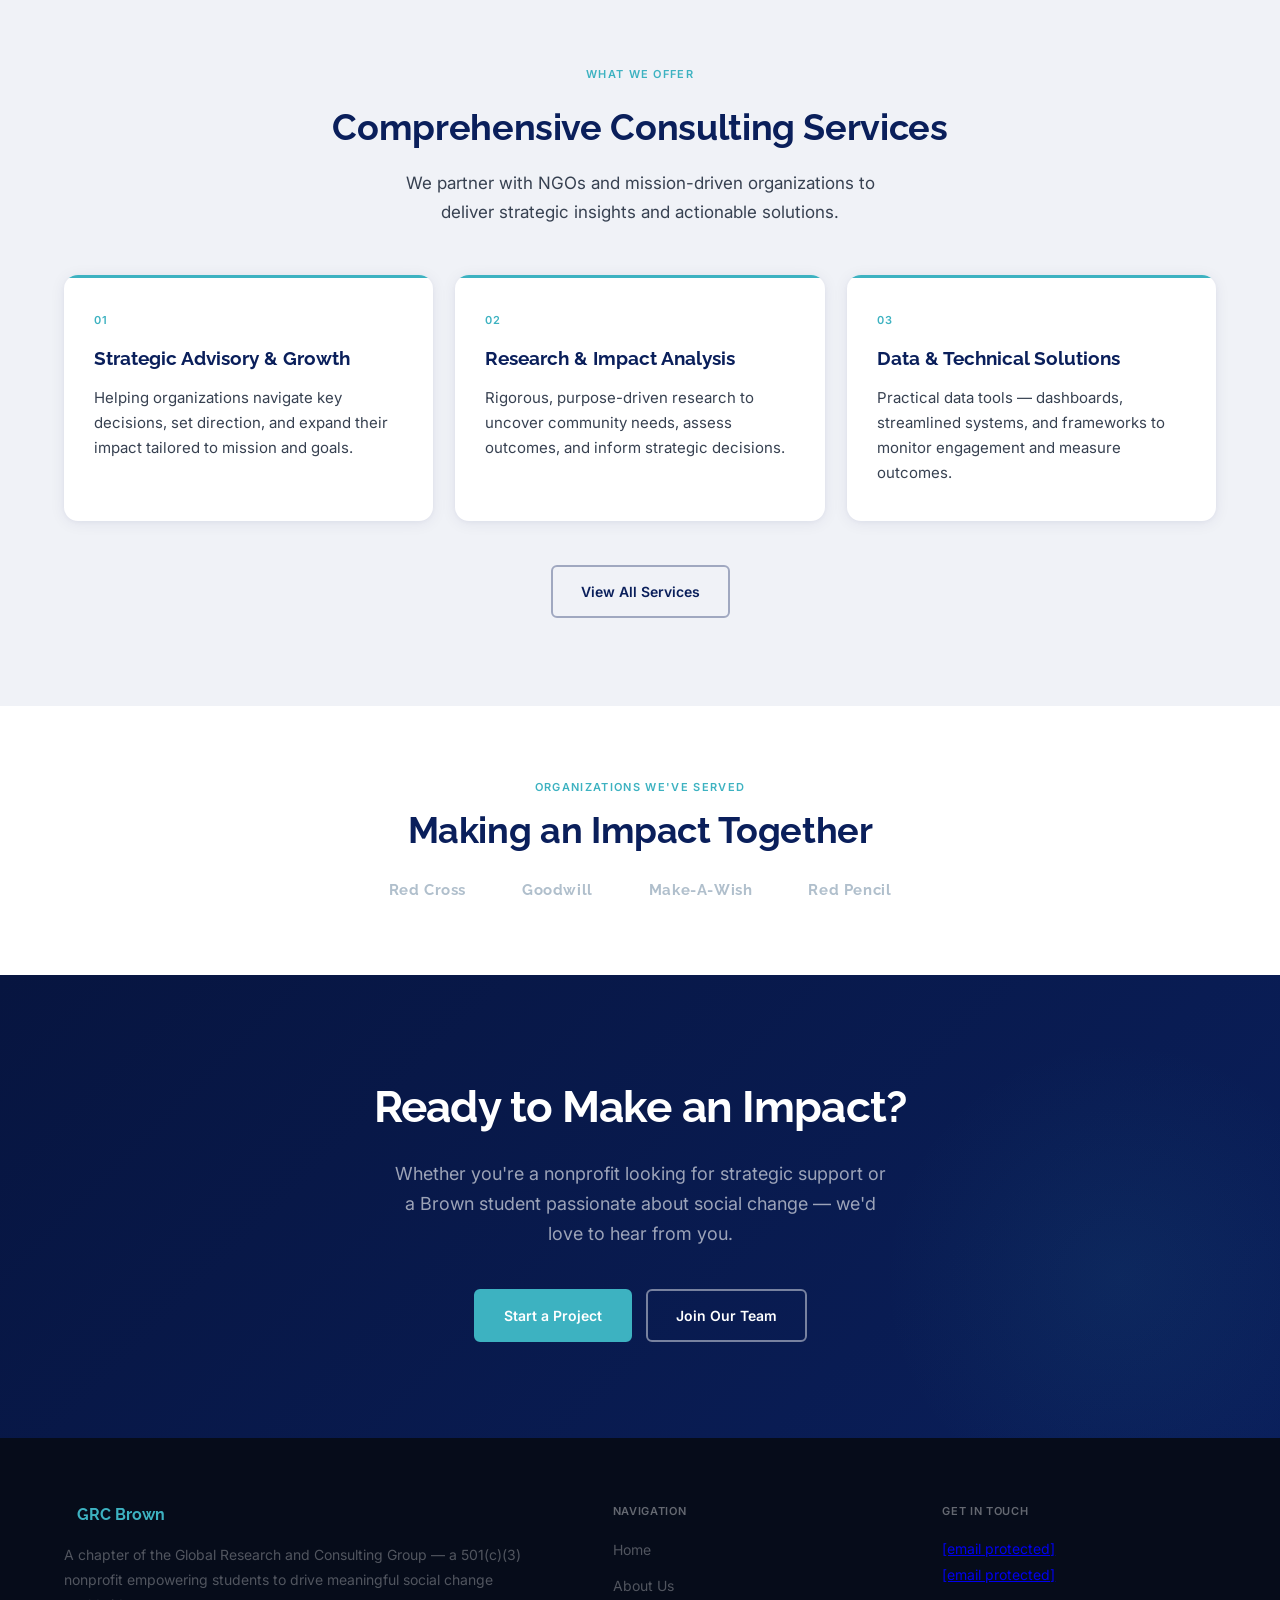
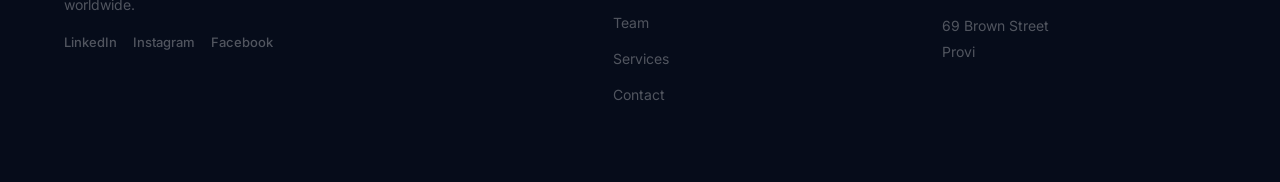
==== commit 76f5a62c: "Add files via upload" ====
--- a/index.html
+++ b/index.html
@@ -20,7 +20,6 @@
 
 <!-- HERO — light background -->
 <section class="hero">
-  <div class="hero-orb"></div>
   <div class="hero-left">
     <h1>Consulting for<br>a <span>Better World</span></h1>
     <p>GRC Brown is a student-run, pro-bono consulting organization empowering NGOs and social impact organizations to achieve meaningful, measurable change.</p>
@@ -121,8 +120,4 @@
 <footer><div class="footer-inner"><div class="footer-grid">
   <div class="footer-brand"><div style="display:flex;align-items:center;gap:13px;"><span class="footer-logo-svg"></span><span style="font-family:Raleway,sans-serif;font-size:16px;font-weight:700;color:#3DB2C1;">GRC Brown</span></div><p>A chapter of the Global Research and Consulting Group — a 501(c)(3) nonprofit empowering students to drive meaningful social change worldwide.</p><div class="footer-socials"><a href="#">LinkedIn</a><a href="#">Instagram</a><a href="#">Facebook</a></div></div>
   <div class="footer-col"><h4>Navigation</h4><ul><li><a href="index.html">Home</a></li><li><a href="about.html">About Us</a></li><li><a href="team.html">Team</a></li><li><a href="services.html">Services</a></li><li><a href="contact.html">Contact</a></li></ul></div>
-  <div class="footer-col"><h4>Get in Touch</h4><p>grcbrown@brown.edu<br>brown@grcglobalgroup.com<br><br>69 Brown Street<br>Providence, RI 02912</p></div>
-</div><div class="footer-bottom"><span>© 2025 GRC Brown. All rights reserved.</span><span>Registered student organization of Brown University</span></div></div></footer>
-<script src="js/main.js"></script>
-</body>
-</html>
+  <div class="footer-col"><h4>Get in Touch</h4><p><a href="/cdn-cgi/l/email-protection" class="__cf_email__" data-cfemail="accbdecfcedec3dbc2eccedec3dbc282c9c8d9">[email&#160;protected]</a><br><a href="/cdn-cgi/l/email-protection" class="__cf_email__" data-cfemail="80e2f2eff7eec0e7f2e3e7ecefe2e1ece7f2eff5f0aee3efed">[email&#160;protected]</a><br><br>69 Brown Street<br>Provi
